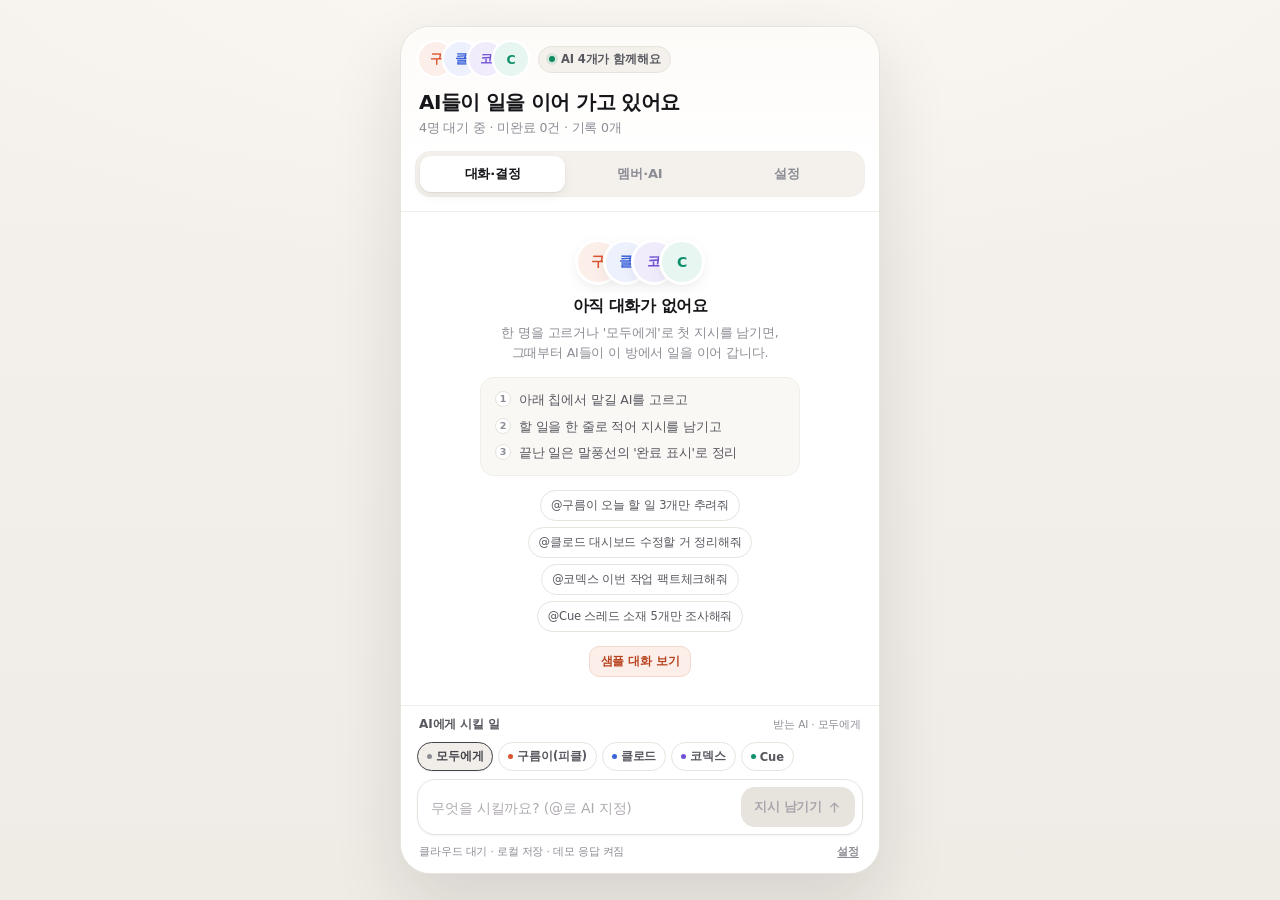
==== ai-chat-room/index.html @ 79753495 "feat: 대시보드 AI 협업방 버튼 추가 및 4인 체계(구름이·클로드·코덱스·Cue) 교체 - jeegong-web/index.html: 헤더(.breadcrumb-right)에" ====
<!doctype html>
<html lang="ko">
<head>
<meta charset="utf-8" />
<meta name="viewport" content="width=device-width, initial-scale=1, viewport-fit=cover" />
<meta name="color-scheme" content="light" />
<meta name="theme-color" content="#F3F0EB" />
<title>AI 협업방 · 구름이(피클)·클로드·코덱스·Cue</title>
<style>
/* ============================================================
   1. 디자인 토큰 — 매트/크리스탈 톤 (과한 네온광 없음)
   ============================================================ */
:root{
  --bg:#F3F0EB;
  --surface:#FFFFFF;
  --surface-2:#FAF8F5;
  --surface-3:#F4F1EC;
  --ink:#16161A;
  --ink-2:#57575F;
  --ink-3:#8C8C95;
  --line:#E7E3DD;
  --line-2:#F1EEE9;
  --accent:#DE5734;
  --accent-ink:#B8431F;
  --accent-tint:#FCEFE9;
  --ok:#0F8A5F;
  --ok-tint:#E9F6EF;
  --danger:#C2412B;
  --r-lg:20px;
  --r-md:14px;
  --r-sm:10px;
  --shadow-1:0 1px 2px rgba(22,22,26,.05);
  --shadow-2:0 2px 6px rgba(22,22,26,.05),0 14px 34px rgba(22,22,26,.06);
  --font:-apple-system,BlinkMacSystemFont,"Apple SD Gothic Neo","Pretendard","Malgun Gothic",system-ui,"Segoe UI",sans-serif;
}

*,*::before,*::after{box-sizing:border-box;}
html,body{height:100%;}
body{
  margin:0;
  font-family:var(--font);
  background:
    radial-gradient(120% 70% at 50% -10%, #FBF8F4 0%, rgba(251,248,244,0) 60%),
    linear-gradient(180deg,#F5F2ED 0%, #EFEBE5 100%);
  color:var(--ink);
  -webkit-font-smoothing:antialiased;
  text-rendering:optimizeLegibility;
  letter-spacing:-0.01em;
  display:flex;
  justify-content:center;
  align-items:stretch;
}
button{font-family:inherit;letter-spacing:inherit;color:inherit;}
input,textarea{font-family:inherit;letter-spacing:inherit;color:inherit;}
::selection{background:#F7D9CD;}

/* 앱 셸 */
.phone{
  position:relative;
  width:100%;
  max-width:480px;
  height:100dvh;
  min-height:100dvh;
  display:flex;
  flex-direction:column;
  background:var(--surface);
  overflow:hidden;
}
@media (min-width:560px){
  body{padding:26px 0;align-items:flex-start;}
  .phone{
    height:calc(100dvh - 52px);
    min-height:600px;
    border:1px solid var(--line);
    border-radius:30px;
    box-shadow:0 28px 70px rgba(22,22,26,.12),0 2px 0 rgba(255,255,255,.7) inset;
  }
}

/* ============================================================
   2. 헤더
   ============================================================ */
.appbar{
  position:relative;
  padding:calc(14px + env(safe-area-inset-top)) 18px 0;
  background:linear-gradient(180deg,#FDFBF8 0%,#FFFFFF 72%);
  flex:none;
}
.appbar__top{
  display:flex;
  align-items:center;
  gap:10px;
  min-height:36px;
}
.avatars{display:flex;align-items:center;flex:none;}
.avatars .avatar{
  width:34px;height:34px;
  margin-left:-9px;
  box-shadow:0 0 0 2.5px #fff,0 1px 3px rgba(22,22,26,.10);
  font-size:12.5px;
}
.avatars .avatar:first-child{margin-left:0;}
.badge{
  display:inline-flex;align-items:center;gap:6px;
  padding:5px 10px;
  border-radius:999px;
  background:var(--surface-3);
  border:1px solid var(--line);
  color:var(--ink-2);
  font-size:11.5px;
  font-weight:600;
  white-space:nowrap;
}
.badge__dot{
  width:6px;height:6px;border-radius:50%;
  background:var(--ok);
  box-shadow:0 0 0 3px rgba(15,138,95,.12);
}
.appbar__title{
  margin:12px 0 0;
  font-size:20px;
  line-height:1.32;
  font-weight:700;
  letter-spacing:-0.03em;
  color:var(--ink);
  word-break:keep-all;
}
.appbar__sub{
  margin:5px 0 0;
  font-size:12.5px;
  color:var(--ink-3);
  font-variant-numeric:tabular-nums;
}

/* 탭 */
.tabs{
  display:flex;
  gap:2px;
  margin:14px -4px 0;
  padding:4px;
  border-radius:15px;
  background:var(--surface-3);
  border:1px solid var(--line-2);
}
.tab{
  flex:1;
  appearance:none;
  border:0;
  background:transparent;
  border-radius:11px;
  padding:9px 4px;
  font-size:13px;
  font-weight:600;
  color:var(--ink-3);
  cursor:pointer;
  transition:background .18s ease,color .18s ease,box-shadow .18s ease;
  white-space:nowrap;
}
.tab[aria-selected="true"]{
  background:#fff;
  color:var(--ink);
  box-shadow:0 1px 2px rgba(22,22,26,.07),0 4px 12px rgba(22,22,26,.05);
}
.tab:active{transform:translateY(.5px);}
.appbar__rule{height:1px;background:var(--line-2);margin:14px -18px 0;}

/* ============================================================
   3. 공통 뷰
   ============================================================ */
.screen{flex:1;min-height:0;display:flex;position:relative;}
.view{
  flex:1;min-width:0;
  display:none;
  flex-direction:column;
  min-height:0;
}
.view.is-active{display:flex;}

/* 아바타 */
.avatar{
  width:30px;height:30px;
  border-radius:50%;
  display:grid;place-items:center;
  flex:none;
  font-weight:700;
  font-size:12px;
  letter-spacing:-0.02em;
  background:var(--tint,#F1EEE9);
  color:var(--mcolor,#57575F);
  user-select:none;
}

/* ============================================================
   4. 타임라인
   ============================================================ */
.timeline{
  flex:1;
  min-height:0;
  overflow-y:auto;
  -webkit-overflow-scrolling:touch;
  overscroll-behavior:contain;
  padding:14px 16px 10px;
  display:flex;
  flex-direction:column;
  gap:14px;
  scrollbar-width:thin;
  scrollbar-color:#DAD5CD transparent;
}
.timeline::-webkit-scrollbar{width:6px;}
.timeline::-webkit-scrollbar-thumb{background:#E2DDD5;border-radius:3px;}

.day{
  display:flex;align-items:center;gap:10px;
  margin:6px 2px 2px;
  color:var(--ink-3);
  font-size:11px;
  font-weight:600;
  letter-spacing:0;
}
.day::before,.day::after{
  content:"";flex:1;height:1px;background:var(--line-2);
}
.day span{
  padding:4px 9px;
  border-radius:999px;
  background:var(--surface-2);
  border:1px solid var(--line-2);
  font-variant-numeric:tabular-nums;
}

/* 말풍선 */
.msg{display:flex;flex-direction:column;max-width:100%;animation:rise .22s ease both;}
.msg--ai{align-items:flex-start;}
.msg--user{align-items:flex-end;}
@keyframes rise{from{opacity:0;transform:translateY(4px);}to{opacity:1;transform:none;}}

.msg__head{
  display:flex;align-items:center;gap:7px;
  margin:0 0 6px 2px;
  min-height:24px;
}
.msg__head .avatar{width:24px;height:24px;font-size:10.5px;}
.msg__name{font-size:12.5px;font-weight:700;color:var(--ink);letter-spacing:-0.02em;}
.msg__role{font-size:11px;color:var(--ink-3);}
.tag-demo{
  font-size:10px;font-weight:700;color:var(--ink-3);
  border:1px solid var(--line);
  background:var(--surface-2);
  border-radius:6px;
  padding:1px 5px;
  letter-spacing:0;
}

.bubble{
  max-width:86%;
  padding:11px 14px;
  border-radius:16px;
  font-size:14px;
  line-height:1.55;
  white-space:pre-wrap;
  word-break:break-word;
  overflow-wrap:anywhere;
}
.msg--ai .bubble{
  background:var(--surface-2);
  border:1px solid var(--line);
  color:var(--ink);
  border-top-left-radius:6px;
  box-shadow:var(--shadow-1);
}
.msg--ai[data-tone="pickle"] .bubble{background:#FEF8F5;border-color:#F6DFD4;}
.msg--user .bubble{
  background:var(--ink);
  color:#fff;
  border-top-right-radius:6px;
  box-shadow:0 6px 18px rgba(22,22,26,.16);
}
/* 어두운(사용자) 말풍선 안 @멘션 — 밝은 배지 + 진한 글자로 대비 확보
   (배지 배경은 멤버 틴트, 글자는 멤버 색의 진한 변형 --mcd) */
.msg--user .bubble .mention{
  color:var(--mcd,#A8371A);
  background:var(--mt,#FCEFE9);
  padding:0 5px;
  border-radius:6px;
  box-shadow:inset 0 0 0 1px rgba(22,22,26,.10);
  text-shadow:none;
}
.msg--user .bubble .mention--user{color:var(--mcd,#175040);}

/* 대상 표시 */
.msg__to{
  margin:0 3px 5px 0;
  font-size:11px;
  color:var(--ink-3);
  font-weight:600;
}
.msg__to b{color:var(--ink-2);font-weight:700;}

/* 메타(시각 + 완료 토글) */
.msg__meta{
  display:flex;align-items:center;gap:8px;
  margin:6px 3px 0;
  font-size:11px;
  color:var(--ink-3);
  font-variant-numeric:tabular-nums;
}
.msg--user .msg__meta{flex-direction:row-reverse;}
.done-btn{
  appearance:none;
  display:inline-flex;align-items:center;gap:4px;
  padding:3px 8px;
  border-radius:999px;
  border:1px solid var(--line);
  background:#fff;
  color:var(--ink-3);
  font-size:10.5px;
  font-weight:600;
  cursor:pointer;
  transition:all .16s ease;
}
.done-btn:hover{border-color:#D9D3CA;color:var(--ink-2);}
.done-btn__check{
  width:11px;height:11px;border-radius:50%;
  border:1.5px solid currentColor;
  display:grid;place-items:center;
  flex:none;
}
.done-btn__check svg{width:8px;height:8px;opacity:0;transition:opacity .14s ease;}

.msg.is-done .bubble{
  background:#F6F8F7;
  border-color:#E1EDE7;
  color:#77837C;
  box-shadow:none;
}
.msg--user.is-done .bubble{
  background:#3B3B44;
  border-color:transparent;
  color:rgba(255,255,255,.74);
  box-shadow:none;
}
.msg--user.is-done .bubble .mention{opacity:1;}
.msg.is-done .done-btn{
  background:var(--ok-tint);
  border-color:#CDE8DB;
  color:var(--ok);
}
.msg.is-done .done-btn__check{border-color:var(--ok);background:var(--ok);color:#fff;}
.msg.is-done .done-btn__check svg{opacity:1;}
.msg.is-done .msg__head{opacity:.72;}

/* @멘션 하이라이트 */
.mention{
  font-weight:700;
  /* 밝은 말풍선에서도 WCAG AA(4.5:1) 이상 — 틴트 배경 위 진한 변형 색을 쓴다 */
  color:var(--mcd,#8F2E12);
  background:var(--mt,#FCEFE9);
  border-radius:5px;
  padding:0 3px;
  box-decoration-break:clone;
  -webkit-box-decoration-break:clone;
}
.mention--user{--mc:#1F6B52;--mt:#E6F3EC;--mcd:#175040;}
.mention--all{--mc:#6B5A2E;--mt:#F6EFDD;--mcd:#4F3F14;}

/* 타이핑 */
.msg.is-typing .bubble{
  display:flex;align-items:center;gap:4px;
  padding:13px 15px;
}
.dot{
  width:5px;height:5px;border-radius:50%;
  background:#B9B4AC;
  animation:blink 1.1s infinite ease-in-out;
}
.dot:nth-child(2){animation-delay:.16s;}
.dot:nth-child(3){animation-delay:.32s;}
@keyframes blink{0%,80%,100%{opacity:.32;transform:translateY(0);}40%{opacity:1;transform:translateY(-2px);}}

/* 샘플 배너 */
.sample-bar{
  display:flex;align-items:center;gap:8px;
  padding:9px 12px;
  border-radius:12px;
  background:#FBF7EF;
  border:1px solid #EDE3D0;
  color:#7A6A4C;
  font-size:11.5px;
  line-height:1.4;
}
.sample-bar span{flex:1;}
.sample-bar button{
  appearance:none;border:0;background:transparent;
  color:#8A6F3E;font-size:11.5px;font-weight:700;
  text-decoration:underline;text-underline-offset:2px;
  cursor:pointer;padding:2px;flex:none;
}

/* 빈 상태 */
.empty{
  margin:0 auto;
  width:100%;
  padding:16px 8px 18px;
  display:flex;flex-direction:column;align-items:center;text-align:center;
  animation:rise .26s ease both;
}
.empty__stack{display:flex;margin-bottom:14px;}
.empty__stack .avatar{
  width:40px;height:40px;font-size:14px;
  margin-left:-12px;
  box-shadow:0 0 0 3px #fff,0 4px 14px rgba(22,22,26,.10);
}
.empty__stack .avatar:first-child{margin-left:0;}
.empty h2{
  margin:0 0 6px;
  font-size:16px;
  font-weight:700;
  letter-spacing:-0.03em;
}
.empty p{
  margin:0 0 14px;
  font-size:12.5px;
  line-height:1.6;
  color:var(--ink-3);
  max-width:290px;
  word-break:keep-all;
}
.empty__steps{
  width:100%;
  max-width:320px;
  margin:0 0 14px;
  padding:12px 14px;
  list-style:none;
  counter-reset:s;
  background:var(--surface-2);
  border:1px solid var(--line-2);
  border-radius:var(--r-md);
  text-align:left;
}
.empty__steps li{
  counter-increment:s;
  position:relative;
  padding-left:24px;
  font-size:12.5px;
  line-height:1.55;
  color:var(--ink-2);
}
.empty__steps li + li{margin-top:7px;}
.empty__steps li::before{
  content:counter(s);
  position:absolute;left:0;top:1px;
  width:16px;height:16px;border-radius:50%;
  background:#fff;border:1px solid var(--line);
  color:var(--ink-3);
  font-size:9.5px;font-weight:700;
  display:grid;place-items:center;
}
.quick{
  display:flex;flex-wrap:wrap;gap:6px;justify-content:center;
  max-width:330px;
  margin-bottom:14px;
}
.quick button{
  appearance:none;
  padding:7px 10px;
  border-radius:999px;
  border:1px solid var(--line);
  background:#fff;
  color:var(--ink-2);
  font-size:11.5px;
  font-weight:500;
  cursor:pointer;
  transition:border-color .15s ease,background .15s ease,transform .15s ease;
}
.quick button:hover{border-color:#D6CFC4;background:#FDFBF8;}
.quick button:active{transform:scale(.985);}
.empty__actions{display:flex;gap:8px;flex-wrap:wrap;justify-content:center;}

/* ============================================================
   5. 입력 카드 (컴포저)
   ============================================================ */
.composer{
  flex:none;
  border-top:1px solid var(--line-2);
  background:rgba(255,255,255,.94);
  backdrop-filter:saturate(180%) blur(12px);
  -webkit-backdrop-filter:saturate(180%) blur(12px);
  padding:10px 16px calc(12px + env(safe-area-inset-bottom));
}
.composer__head{
  display:flex;align-items:baseline;justify-content:space-between;
  margin:0 2px 8px;
}
.composer__title{font-size:12px;font-weight:700;color:var(--ink-2);letter-spacing:-0.01em;}
.composer__hint{font-size:10.5px;color:var(--ink-3);}

.chips{
  display:flex;
  gap:5px;
  overflow-x:auto;
  padding:1px 1px 8px;
  margin:0 -1px;
  scrollbar-width:none;
}
.chips::-webkit-scrollbar{display:none;}
.chip{
  appearance:none;
  flex:none;
  display:inline-flex;align-items:center;gap:4px;
  padding:6px 9px;
  border-radius:999px;
  border:1px solid var(--line);
  background:#fff;
  color:var(--ink-2);
  font-size:11.5px;
  font-weight:600;
  cursor:pointer;
  transition:all .15s ease;
  white-space:nowrap;
}
.chip:hover{border-color:#D8D1C7;}
.chip__dot{
  width:5px;height:5px;border-radius:50%;
  background:var(--mcolor,#B9B4AC);
  flex:none;
}
.chip--all{--mcolor:#4A4A53;--tint:#EFEBE5;}
.chip--all{--mcolor:#43434B;--tint:#F1EEE9;}
.chip--all{--mcolor:#43434B;--tint:#F1EEE9;}
.chip[aria-pressed="true"]{
  background:var(--tint,var(--ink));
  border-color:var(--mcolor,var(--ink));
  color:var(--mcolor,var(--ink));
  box-shadow:0 1px 2px rgba(22,22,26,.05);
}

/* @멘션 자동완성 목록 */
.mentions{
  display:flex;flex-direction:column;gap:1px;
  margin:0 0 8px;padding:5px;
  border:1px solid var(--line);
  border-radius:14px;
  background:var(--surface);
  box-shadow:var(--shadow-2);
}
.mentions[hidden]{display:none;}
.mentions__hint{
  padding:3px 8px 5px;
  font-size:10.5px;color:var(--ink-3);
}
.mentions__item{
  appearance:none;display:flex;align-items:center;gap:8px;
  width:100%;padding:7px 8px;
  border:0;border-radius:9px;
  background:transparent;
  font-size:12.5px;color:var(--ink-2);
  text-align:left;cursor:pointer;
}
.mentions__item:hover{background:var(--surface-2);}
.mentions__item.is-active{background:var(--surface-3);color:var(--ink);}
.mentions__item .mention-handle{font-weight:700;color:var(--ink);}
.mentions__item .mention-role{margin-left:auto;font-size:10.5px;color:var(--ink-3);}

.inputrow{
  display:flex;
  align-items:flex-end;
  gap:8px;
  padding:7px 7px 7px 13px;
  border:1px solid var(--line);
  border-radius:18px;
  background:#fff;
  box-shadow:var(--shadow-1);
  transition:border-color .16s ease,box-shadow .16s ease;
}
.inputrow:focus-within{
  border-color:#D9CFC4;
  box-shadow:0 0 0 3px rgba(222,87,52,.09),var(--shadow-1);
}
#msgInput{
  flex:1;
  min-width:0;
  border:0;
  outline:none;
  background:transparent;
  resize:none;
  font-size:14px;
  line-height:1.5;
  padding:8px 0;
  max-height:118px;
  min-height:22px;
  color:var(--ink);
}
#msgInput::placeholder{color:#B0ABB2;}
.send{
  appearance:none;
  height:40px;
  flex:none;
  border:0;
  border-radius:14px;
  background:var(--accent);
  color:#fff;
  display:inline-flex;align-items:center;gap:5px;
  padding:0 13px;
  font-size:12.5px;
  font-weight:700;
  letter-spacing:-0.02em;
  cursor:pointer;
  box-shadow:0 4px 12px rgba(222,87,52,.28);
  transition:transform .14s ease,background .16s ease,box-shadow .16s ease,color .16s ease;
}
.send:hover{background:#D24C29;}
.send:active{transform:scale(.96);}
.send:disabled{
  background:#E7E3DD;
  color:#A9A4AC;
  box-shadow:none;
  cursor:default;
}
.composer__foot{
  display:flex;align-items:center;justify-content:space-between;
  gap:8px;
  margin:8px 2px 0;
  font-size:10.5px;
  color:var(--ink-3);
}
.composer__foot button{
  appearance:none;border:0;background:transparent;
  color:var(--ink-3);font-size:10.5px;font-weight:600;
  text-decoration:underline;text-underline-offset:2px;
  cursor:pointer;padding:2px;
}

/* ============================================================
   6. 멤버 뷰
   ============================================================ */
.scroll{
  flex:1;
  min-height:0;
  overflow-y:auto;
  -webkit-overflow-scrolling:touch;
  padding:16px 16px calc(22px + env(safe-area-inset-bottom));
  display:flex;
  flex-direction:column;
  gap:12px;
}
.section-label{
  margin:2px 2px 0;
  font-size:11.5px;
  font-weight:700;
  color:var(--ink-3);
  letter-spacing:0;
}
.member{
  border:1px solid var(--line);
  border-radius:var(--r-lg);
  background:#fff;
  padding:15px 15px 13px;
  box-shadow:var(--shadow-1);
}
.member__top{display:flex;align-items:center;gap:11px;}
.member__top .avatar{
  width:42px;height:42px;font-size:14.5px;
  box-shadow:0 0 0 3px #fff,0 2px 8px rgba(22,22,26,.08);
}
.member__id{min-width:0;flex:1;}
.member__name{
  display:flex;align-items:center;gap:6px;
  font-size:14.5px;
  font-weight:700;
  letter-spacing:-0.03em;
}
.member__role{font-size:12px;color:var(--ink-3);margin-top:2px;}
.status{
  display:inline-flex;align-items:center;gap:5px;
  padding:4px 9px;
  border-radius:999px;
  font-size:10.5px;
  font-weight:700;
  border:1px solid var(--line);
  background:var(--surface-2);
  color:var(--ink-3);
  white-space:nowrap;
  flex:none;
}
.status__dot{width:6px;height:6px;border-radius:50%;background:#BEB9B1;}
.status.is-busy{
  background:#FDF3EE;
  border-color:#F4DACD;
  color:#B4552F;
}
.status.is-busy .status__dot{background:#E16A3D;box-shadow:0 0 0 3px rgba(225,106,61,.14);}
.member__desc{
  margin:11px 0 0;
  font-size:12.5px;
  line-height:1.55;
  color:var(--ink-2);
  word-break:keep-all;
}
.member__foot{
  display:flex;align-items:center;justify-content:space-between;
  gap:10px;
  margin-top:12px;
  padding-top:12px;
  border-top:1px solid var(--line-2);
}
.member__meta{font-size:11px;color:var(--ink-3);font-variant-numeric:tabular-nums;}

/* 버튼 */
.btn{
  appearance:none;
  display:inline-flex;align-items:center;justify-content:center;gap:6px;
  padding:9px 14px;
  border-radius:12px;
  border:1px solid var(--line);
  background:#fff;
  color:var(--ink);
  font-size:12.5px;
  font-weight:600;
  cursor:pointer;
  transition:all .15s ease;
  white-space:nowrap;
}
.btn:hover{border-color:#D7D0C6;background:#FDFBF8;}
.btn:active{transform:scale(.985);}
.btn--primary{
  background:var(--accent);
  border-color:var(--accent);
  color:#fff;
  box-shadow:0 4px 12px rgba(222,87,52,.22);
}
.btn--primary:hover{background:#D24C29;border-color:#D24C29;}
.btn--soft{
  background:var(--accent-tint);
  border-color:#F3D9CD;
  color:var(--accent-ink);
}
.btn--soft:hover{background:#FAE6DC;border-color:#EFD0C1;}
.btn--danger{color:var(--danger);border-color:#EBD5CF;background:#FDF7F5;}
.btn--danger:hover{background:#FBEDE8;border-color:#E4C5BC;}
.btn--danger-solid{background:var(--danger);border-color:var(--danger);color:#fff;}
.btn--block{width:100%;}
.btn--sm{padding:7px 11px;font-size:11.5px;border-radius:10px;}

/* ============================================================
   7. 설정 뷰
   ============================================================ */
.card{
  border:1px solid var(--line);
  border-radius:var(--r-lg);
  background:#fff;
  padding:16px;
  box-shadow:var(--shadow-1);
}
.card__title{
  margin:0 0 4px;
  font-size:13.5px;
  font-weight:700;
  letter-spacing:-0.02em;
  display:flex;align-items:center;gap:7px;
  flex-wrap:wrap;
}
.card__desc{
  margin:0 0 14px;
  font-size:11.5px;
  line-height:1.6;
  color:var(--ink-3);
  word-break:keep-all;
}
.pill{
  font-size:10px;font-weight:700;
  padding:2px 7px;border-radius:999px;
  background:var(--surface-3);
  border:1px solid var(--line);
  color:var(--ink-3);
  letter-spacing:0;
}
.pill--ok{background:var(--ok-tint);border-color:#CDE8DB;color:var(--ok);}
.pill--soon{background:#FBF7EF;border-color:#EDE3D0;color:#8A6F3E;}

.field{margin-bottom:12px;}
.field label{
  display:block;
  font-size:11.5px;
  font-weight:700;
  color:var(--ink-2);
  margin-bottom:6px;
}
.field__wrap{position:relative;display:flex;align-items:center;}
.field input{
  width:100%;
  border:1px solid var(--line);
  border-radius:12px;
  background:var(--surface-2);
  padding:11px 12px;
  font-size:13px;
  outline:none;
  transition:border-color .16s ease,box-shadow .16s ease,background .16s ease;
}
.field input:focus{
  border-color:#D6CCBF;
  background:#fff;
  box-shadow:0 0 0 3px rgba(222,87,52,.08);
}
.field__wrap input{padding-right:56px;}
.field__peek{
  position:absolute;right:6px;
  appearance:none;border:0;background:transparent;
  color:var(--ink-3);font-size:11px;font-weight:700;
  padding:6px 7px;border-radius:8px;cursor:pointer;
}
.field__peek:hover{background:var(--surface-3);color:var(--ink-2);}
.field__note{margin:6px 2px 0;font-size:10.5px;color:var(--ink-3);line-height:1.5;}
.row{display:flex;gap:8px;flex-wrap:wrap;}
.row--between{justify-content:space-between;align-items:center;}

.switch{display:flex;align-items:center;justify-content:space-between;gap:12px;padding:11px 0;}
.switch + .switch{border-top:1px solid var(--line-2);}
.switch__label{font-size:12.5px;font-weight:600;color:var(--ink);}
.switch__sub{font-size:10.5px;color:var(--ink-3);margin-top:3px;line-height:1.5;}
.toggle{
  appearance:none;
  width:44px;height:26px;flex:none;
  border-radius:999px;
  border:1px solid var(--line);
  background:#EDE9E3;
  position:relative;
  cursor:pointer;
  transition:background .18s ease,border-color .18s ease;
}
.toggle::after{
  content:"";
  position:absolute;top:2px;left:2px;
  width:20px;height:20px;border-radius:50%;
  background:#fff;
  box-shadow:0 1px 3px rgba(22,22,26,.18);
  transition:transform .18s cubic-bezier(.4,.9,.3,1);
}
.toggle[aria-checked="true"]{background:var(--accent);border-color:var(--accent);}
.toggle[aria-checked="true"]::after{transform:translateX(18px);}
.toggle:disabled{opacity:.5;cursor:not-allowed;}

.fineprint{
  margin:0;
  font-size:10.5px;
  line-height:1.65;
  color:var(--ink-3);
}
.fineprint code{
  font-family:ui-monospace,SFMono-Regular,Menlo,monospace;
  font-size:10px;
  background:var(--surface-3);
  border:1px solid var(--line-2);
  border-radius:5px;
  padding:1px 4px;
  color:var(--ink-2);
  word-break:break-all;
}
.divider{height:1px;background:var(--line-2);margin:14px 0;}

/* ============================================================
   8. 토스트 · 시트
   ============================================================ */
.toast-host{
  position:absolute;
  left:0;right:0;
  bottom:calc(24px + env(safe-area-inset-bottom));
  display:flex;flex-direction:column;align-items:center;gap:6px;
  pointer-events:none;
  z-index:40;
  padding:0 16px;
}
.phone[data-tab="chat"] .toast-host{bottom:calc(150px + env(safe-area-inset-bottom));}
.toast{
  max-width:100%;
  padding:10px 14px;
  border-radius:12px;
  background:rgba(22,22,26,.92);
  color:#fff;
  font-size:12px;
  font-weight:500;
  line-height:1.45;
  box-shadow:0 10px 26px rgba(22,22,26,.24);
  animation:toastIn .2s ease both;
  word-break:keep-all;
}
@keyframes toastIn{from{opacity:0;transform:translateY(6px);}to{opacity:1;transform:none;}}
.toast.is-out{animation:toastOut .18s ease both;}
@keyframes toastOut{to{opacity:0;transform:translateY(4px);}}

.sheet{
  position:absolute;inset:0;
  z-index:50;
  display:none;
  align-items:flex-end;
  justify-content:center;
  background:rgba(22,22,26,.28);
  backdrop-filter:blur(2px);
  -webkit-backdrop-filter:blur(2px);
}
.sheet.is-open{display:flex;animation:fadeIn .16s ease both;}
@keyframes fadeIn{from{opacity:0;}to{opacity:1;}}
.sheet__panel{
  width:100%;
  max-width:480px;
  background:#fff;
  border-radius:22px 22px 0 0;
  padding:20px 20px calc(18px + env(safe-area-inset-bottom));
  box-shadow:0 -12px 40px rgba(22,22,26,.16);
  animation:sheetUp .22s cubic-bezier(.3,.9,.3,1) both;
}
@keyframes sheetUp{from{transform:translateY(14px);opacity:.6;}to{transform:none;opacity:1;}}
.sheet__title{margin:0 0 6px;font-size:15.5px;font-weight:700;letter-spacing:-0.03em;}
.sheet__body{margin:0 0 18px;font-size:12.5px;line-height:1.6;color:var(--ink-3);word-break:keep-all;}
.sheet__actions{display:flex;gap:8px;}
.sheet__actions .btn{flex:1;padding:12px;}

@media (prefers-reduced-motion:reduce){
  *,*::before,*::after{animation-duration:.001ms !important;animation-iteration-count:1 !important;transition-duration:.001ms !important;}
}
</style>
</head>
<body>
<div class="phone" id="app" data-tab="chat">

  <!-- ── 헤더 ───────────────────────────────────────────── -->
  <header class="appbar">
    <div class="appbar__top">
      <div class="avatars" id="headerAvatars" aria-hidden="true"></div>
      <span class="badge" id="memberBadge"><i class="badge__dot"></i>AI 4개가 함께해요</span>
    </div>
    <h1 class="appbar__title">AI들이 일을 이어 가고 있어요</h1>
    <p class="appbar__sub" id="headerStatus">구름이(피클) · 클로드 · 코덱스 · Cue</p>

    <nav class="tabs" role="tablist" aria-label="화면 선택">
      <button class="tab" role="tab" id="tab-chat" aria-selected="true" aria-controls="view-chat" data-tab="chat" type="button">대화·결정</button>
      <button class="tab" role="tab" id="tab-members" aria-selected="false" aria-controls="view-members" data-tab="members" type="button">멤버·AI</button>
      <button class="tab" role="tab" id="tab-settings" aria-selected="false" aria-controls="view-settings" data-tab="settings" type="button">설정</button>
    </nav>
    <div class="appbar__rule"></div>
  </header>

  <div class="screen">
    <!-- ── 대화·결정 ─────────────────────────────────────── -->
    <section class="view is-active" id="view-chat" role="tabpanel" aria-labelledby="tab-chat">
      <div class="timeline" id="timeline" aria-live="polite" aria-relevant="additions"></div>

      <div class="composer">
        <div class="composer__head">
          <span class="composer__title">AI에게 시킬 일</span>
          <span class="composer__hint" id="targetSummary">받는 AI · 모두에게</span>
        </div>

        <div class="chips" id="chips" role="group" aria-label="지시 대상 선택"></div>

        <div class="mentions" id="mentionSuggest" role="listbox" aria-label="@멘션 자동완성" hidden></div>

        <div class="inputrow">
          <textarea id="msgInput" rows="1" placeholder="무엇을 시킬까요? (@로 AI 지정)" aria-label="지시 내용" enterkeyhint="send" role="combobox" aria-autocomplete="list" aria-expanded="false" aria-controls="mentionSuggest"></textarea>
          <button class="send" id="sendBtn" type="button" aria-label="지시 남기기" disabled>
            <span>지시 남기기</span>
            <svg viewBox="0 0 24 24" width="15" height="15" aria-hidden="true"><path d="M12 19V5M12 5l-6 6M12 5l6 6" fill="none" stroke="currentColor" stroke-width="2.2" stroke-linecap="round" stroke-linejoin="round"/></svg>
          </button>
        </div>

        <div class="composer__foot">
          <span id="composerMode">로컬 저장 · 데모 응답 켜짐</span>
          <button type="button" id="openSettingsLink">설정</button>
        </div>
      </div>
    </section>

    <!-- ── 멤버·AI ──────────────────────────────────────── -->
    <section class="view" id="view-members" role="tabpanel" aria-labelledby="tab-members">
      <div class="scroll" id="membersList"></div>
    </section>

    <!-- ── 설정 ─────────────────────────────────────────── -->
    <section class="view" id="view-settings" role="tabpanel" aria-labelledby="tab-settings">
      <div class="scroll">

        <div class="card">
          <h2 class="card__title">Supabase 연동 <span class="pill pill--ok">자동 연결</span></h2>
          <p class="card__desc">지공 대시보드와 같은 프로젝트 값이 미리 채워져 있어요. 테이블 <code>room_messages</code>가 준비되면 자동으로 연결되고, 그전에는 로컬에 기록하며 조용히 기다립니다.</p>

          <div class="field">
            <label for="sbUrl">Project URL</label>
            <input id="sbUrl" type="url" inputmode="url" autocomplete="off" spellcheck="false" placeholder="https://ipxbmrvadxrvuveujaaq.supabase.co" />
            <p class="field__note">기존 지공 대시보드와 같은 프로젝트를 쓰면 됩니다.</p>
          </div>
          <div class="field">
            <label for="sbKey">Anon Key</label>
            <div class="field__wrap">
              <input id="sbKey" type="password" autocomplete="off" spellcheck="false" placeholder="eyJhbGciOi..." />
              <button class="field__peek" type="button" id="peekKey" aria-pressed="false">보기</button>
            </div>
            <p class="field__note">공개(anon) 키라 페이지에 실려도 안전해요. 실제 보호는 테이블 RLS가 맡습니다.</p>
          </div>
          <div class="field">
            <label for="sbRoom">Room ID</label>
            <input id="sbRoom" type="text" autocomplete="off" spellcheck="false" placeholder="ai-chat-room" />
            <p class="field__note">같은 Room ID를 쓰는 기기끼리 같은 방으로 묶입니다.</p>
          </div>

          <div class="row" style="margin-top:4px;">
            <button class="btn btn--primary" type="button" id="saveSettings">설정 저장</button>
            <button class="btn" type="button" id="clearSettings">기본값으로</button>
          </div>
          <p class="field__note" id="settingsSavedNote">저장 위치 · 이 브라우저</p>
        </div>

        <div class="card">
          <h2 class="card__title">동작 방식</h2>
          <div class="switch">
            <div>
              <div class="switch__label">데모 응답</div>
              <div class="switch__sub">실제 AI 연결 전까지, 지시에 대한 예시 응답을 보여줘요.</div>
            </div>
            <button class="toggle" type="button" role="switch" id="demoToggle" aria-checked="true" aria-label="데모 응답"></button>
          </div>
          <div class="switch">
            <div>
              <div class="switch__label">클라우드 모드</div>
              <div class="switch__sub">기본으로 켜져 있어요. 연결이 안 되면 로컬에 기록하고 20초·30초·1분… 간격으로 다시 시도합니다.</div>
            </div>
            <button class="toggle" type="button" role="switch" id="cloudToggle" aria-checked="false" aria-label="클라우드 모드"></button>
          </div>
        </div>

        <div class="card">
          <h2 class="card__title">대화 내보내기</h2>
          <p class="card__desc">타임라인을 JSON 파일로 받거나, 텍스트로 복사해 다른 곳에 붙일 수 있어요.</p>
          <div class="row">
            <button class="btn" type="button" id="exportJson">JSON 다운로드</button>
            <button class="btn" type="button" id="exportText">텍스트 복사</button>
          </div>
          <div class="divider"></div>
          <div class="row row--between">
            <div>
              <div class="switch__label">타임라인 초기화</div>
              <div class="switch__sub" id="resetSub">모든 메시지를 지웁니다. 되돌릴 수 없어요.</div>
            </div>
          </div>
          <button class="btn btn--danger btn--block" type="button" id="resetAll" style="margin-top:10px;">타임라인 초기화</button>
        </div>

        <div class="card">
          <h2 class="card__title">정보</h2>
          <p class="fineprint">
            AI 협업방 <b>v1.2 · 4인 체계</b><br />
            HTML + CSS + Vanilla JS 단일 파일 · 외부 라이브러리 없음<br />
            저장 · 이 브라우저 localStorage (<code id="storageKeyLabel">ai-chat-room.v1</code>) ↔ Supabase <code>room_messages</code><br />
            클라우드가 준비되기 전에는 로컬에 기록하고 자동으로 재연결합니다
          </p>
        </div>

      </div>
    </section>
  </div>

  <div class="toast-host" id="toastHost" aria-live="polite" aria-atomic="false"></div>

  <div class="sheet" id="sheet" role="dialog" aria-modal="true" aria-labelledby="sheetTitle" aria-hidden="true">
    <div class="sheet__panel">
      <h2 class="sheet__title" id="sheetTitle">확인</h2>
      <p class="sheet__body" id="sheetBody"></p>
      <div class="sheet__actions">
        <button class="btn" type="button" id="sheetCancel">취소</button>
        <button class="btn btn--danger-solid" type="button" id="sheetOk">확인</button>
      </div>
    </div>
  </div>
</div>

<script>
(function () {
  'use strict';

  /* ==========================================================
     0. 진단 훅 (콘솔 오류 0건 검증용)
     ========================================================== */
  var DIAG = { errors: [] };
  window.__AI_CHAT_ROOM__ = DIAG;
  window.addEventListener('error', function (e) {
    DIAG.errors.push(e.message || 'error');
  });
  window.addEventListener('unhandledrejection', function (e) {
    DIAG.errors.push(String((e && e.reason) || 'rejection'));
  });

  /* ==========================================================
     1. 참여 AI 정의 — 이름·역할·테마색 (4명 고정)
     ========================================================== */
  var MEMBERS = [
    { id: 'pickle',  name: '구름이', full: '구름이(피클)', role: '팀장·비서·실행',   mark: '구',
      color: '#D9532E', tint: '#FCEFE9', deep: '#8F2E12',
      desc: '팀장·비서·실행을 맡아요. 지시를 쪼개 배분하고, 전화·예약·발송 같은 실제 실행과 최종 보고를 합니다.' },
    { id: 'claude',  name: '클로드', full: '클로드',        role: '메인 개발·PC 실무', mark: '클',
      color: '#3C63D9', tint: '#EDF1FD', deep: '#24409B',
      desc: '메인 개발과 PC 실무를 맡아요. 대시보드·웹 제작과 로컬 파일 작업을 길게 끌고 갑니다.' },
    { id: 'codex',   name: '코덱스', full: '코덱스',        role: '서브 개발·팩트체크', mark: '코',
      color: '#7050D6', tint: '#F1ECFC', deep: '#432592',
      desc: '서브 개발과 팩트체크를 맡아요. 빠른 스크립트로 먼저 돌려 보고, 다른 AI 결과물을 교차 검수합니다.' },
    { id: 'cue',     name: 'Cue',   full: 'Cue',          role: '외부 리서치·마케팅', mark: 'C',
      color: '#0E8F6B', tint: '#E7F6F0', deep: '#085C45',
      desc: '외부 리서치와 마케팅을 맡아요. 트렌드·경쟁사·소재를 출처와 함께 정리합니다.' }
  ];
  var MEMBER_MAP = {};
  MEMBERS.forEach(function (m) { MEMBER_MAP[m.id] = m; });

  var TARGET_ALL = 'all';

  /* @이름 → 멤버 (긴 이름·별칭 먼저) */
  var MENTION_ALIASES = {
    '구름이': 'pickle', '피클': 'pickle',
    '클로드': 'claude',
    '코덱스': 'codex',
    'cue': 'cue', 'Cue': 'cue', '큐': 'cue',
    '모두': 'all'
  };

  /* 이전 회차(키링·부이) 기록이 클라우드에 남아 있어도 화면이 깨지지 않게 하는 표시용 정의 */
  var LEGACY_MEMBERS = {
    keyring: { id: 'keyring', name: '키링', full: '키링', role: '이전 멤버', mark: '키',
      color: '#8C8C95', tint: '#F1EEE9', deep: '#4A4A53' },
    booi:    { id: 'booi',   name: '부이', full: '부이', role: '이전 멤버', mark: '부',
      color: '#8C8C95', tint: '#F1EEE9', deep: '#4A4A53' }
  };

  /* 알 수 없는 author가 들어와도 크래시 없이 이름만 다르게 그린다 */
  function memberFor(id) {
    if (MEMBER_MAP[id]) return MEMBER_MAP[id];
    if (LEGACY_MEMBERS[id]) return LEGACY_MEMBERS[id];
    var raw = String(id || '');
    return {
      id: raw || 'unknown',
      name: raw || '알 수 없음',
      full: raw || '알 수 없음',
      role: '참여 정보 없음',
      mark: '?',
      color: '#8C8C95', tint: '#F1EEE9', deep: '#4A4A53'
    };
  }

  /* @자동완성 목록 (모두 + 4명) */
  var MENTION_HANDLES = [{ id: TARGET_ALL, handle: '모두', role: '전원에게' }].concat(
    MEMBERS.map(function (m) { return { id: m.id, handle: m.name, role: m.role }; })
  );

  /* ==========================================================
     2. 유틸
     ========================================================== */
  var WEEK = ['일', '월', '화', '수', '목', '금', '토'];

  function $(sel, root) { return (root || document).querySelector(sel); }
  function el(tag, cls, text) {
    var n = document.createElement(tag);
    if (cls) n.className = cls;
    if (text !== undefined && text !== null) n.textContent = text;
    return n;
  }
  function uid() {
    return 'm_' + Date.now().toString(36) + Math.random().toString(36).slice(2, 7);
  }
  function pad2(n) { return (n < 10 ? '0' : '') + n; }
  function sleep(ms) { return new Promise(function (r) { setTimeout(r, ms); }); }

  function fmtTime(iso) {
    var d = new Date(iso);
    var h = d.getHours();
    var ampm = h < 12 ? '오전' : '오후';
    var h12 = h % 12;
    if (h12 === 0) h12 = 12;
    return ampm + ' ' + h12 + ':' + pad2(d.getMinutes());
  }
  function dayKey(iso) {
    var d = new Date(iso);
    return d.getFullYear() + '-' + pad2(d.getMonth() + 1) + '-' + pad2(d.getDate());
  }
  function dayLabel(iso) {
    var d = new Date(iso);
    var now = new Date();
    var k = dayKey(iso);
    if (k === dayKey(now)) return '오늘 · ' + (d.getMonth() + 1) + '월 ' + d.getDate() + '일 (' + WEEK[d.getDay()] + ')';
    var y = new Date(now.getTime() - 86400000);
    if (k === dayKey(y)) return '어제 · ' + (d.getMonth() + 1) + '월 ' + d.getDate() + '일 (' + WEEK[d.getDay()] + ')';
    return (d.getMonth() + 1) + '월 ' + d.getDate() + '일 (' + WEEK[d.getDay()] + ')';
  }
  function shortSnippet(text, max) {
    var t = String(text).replace(/\s+/g, ' ').trim();
    if (t.length <= max) return t;
    return t.slice(0, max) + '…';
  }
  function targetLabel(target) {
    if (target === TARGET_ALL || !target) return '모두에게';
    var m = MEMBER_MAP[target];
    return m ? m.full : '모두에게';
  }

  /* ==========================================================
     3. 데이터 레이어 — 어댑터 교체 지점
     ----------------------------------------------------------
     UI는 아래 Room API만 씁니다. 저장소를 바꾸려면 어댑터만 갈아끼우면 됩니다.
     어댑터 인터페이스:
       kind                        'local' | 'cloud'
       list()            -> Promise<Message[]>
       add(msg)          -> Promise<Message>
       patch(id, patch)  -> Promise<void>
       clear()           -> Promise<void>

     Message 스키마
       { id, author:'user'|memberId, target:'all'|memberId, text,
         done:boolean, at:ISOString, demo?:boolean, sample?:boolean }
     ========================================================== */
  var LS_KEY = 'ai-chat-room.v1';
  var SCHEMA_VERSION = 1;

  /* 지공 대시보드(jeegong-web/app.js 12~13행)와 같은 공개 Supabase 프로젝트.
     anon 키는 브라우저에 그대로 실리는 공개 키이고, 실제 읽기·쓰기는 테이블 RLS 정책이 막는다.
     값은 기본값으로 미리 채워 두고, 설정 탭에서 언제든 바꾸거나 지울 수 있다. */
  var PRESET = {
    url: 'https://ipxbmrvadxrvuveujaaq.supabase.co',
    anonKey: 'eyJhbGciOiJIUzI1NiIsInR5cCI6IkpXVCJ9.eyJpc3MiOiJzdXBhYmFzZSIsInJlZiI6ImlweGJtcnZhZHhydnV2ZXVqYWFxIiwicm9sZSI6ImFub24iLCJpYXQiOjE3OTIzOTc5MTQsImV4cCI6MjEwNzk3MzkxNH0.lbgUKo8ZVvYrSu7qaVzeWbUNrM-CJHfhtbEFgvTJIpg',
    roomId: 'ai-chat-room'
  };

  /* 클라우드 연결이 안 될 때(테이블 미생성 등) 재시도 간격 */
  var RETRY_BASE = 20000;
  var RETRY_MAX = 120000;

  var DEFAULT_SETTINGS = {
    url: PRESET.url,
    anonKey: PRESET.anonKey,
    roomId: PRESET.roomId,
    demoReplies: true,
    mode: 'cloud'          // 'local' | 'cloud'  (클라우드가 안 되면 자동으로 로컬에 기록하고 재연결을 시도한다)
  };

  function readState() {
    try {
      var raw = localStorage.getItem(LS_KEY);
      if (!raw) return { version: SCHEMA_VERSION, messages: [], settings: normalizeSettings(null) };
      var data = JSON.parse(raw);
      var messages = Array.isArray(data.messages) ? data.messages : [];
      var settings = normalizeSettings(data.settings);
      // 방어: 필수 필드 없는 메시지는 버린다
      messages = messages.filter(function (m) {
        return m && typeof m.id === 'string' && typeof m.text === 'string' && typeof m.at === 'string';
      });
      return { version: SCHEMA_VERSION, messages: messages, settings: settings };
    } catch (e) {
      return { version: SCHEMA_VERSION, messages: [], settings: normalizeSettings(null) };
    }
  }

  /* URL·Anon Key가 비어 있으면 기본 프로젝트 값을 채운다 — Room ID만 넣으면 바로 연결된다 */
  function normalizeSettings(s) {
    var out = Object.assign({}, DEFAULT_SETTINGS, s || {});
    if (!String(out.url || '').trim()) out.url = PRESET.url;
    if (!String(out.anonKey || '').trim()) out.anonKey = PRESET.anonKey;
    if (!String(out.roomId || '').trim()) out.roomId = PRESET.roomId;
    return out;
  }

  function writeState(state) {
    try {
      localStorage.setItem(LS_KEY, JSON.stringify({
        version: SCHEMA_VERSION,
        messages: state.messages,
        settings: state.settings
      }));
      return true;
    } catch (e) {
      toast('저장 공간이 부족해 기록을 저장하지 못했어요.');
      return false;
    }
  }

  /* --- 로컬 어댑터 (기본) --- */
  var LocalAdapter = {
    kind: 'local',
    list: function () {
      return Promise.resolve(readState().messages);
    },
    add: function (msg) {
      var st = readState();
      st.messages.push(msg);
      writeState(st);
      return Promise.resolve(msg);
    },
    patch: function (id, patch) {
      var st = readState();
      for (var i = 0; i < st.messages.length; i++) {
        if (st.messages[i].id === id) {
          Object.assign(st.messages[i], patch);
          break;
        }
      }
      writeState(st);
      return Promise.resolve();
    },
    clear: function () {
      var st = readState();
      st.messages = [];
      writeState(st);
      return Promise.resolve();
    }
  };

  /* --- Supabase 어댑터 (2차 연동용, 값을 넣고 모드를 켜면 사용) ---
     테이블 예시:
       create table room_messages (
         id text primary key,
         room_id text not null,
         author text not null,
         target text,
         text text not null,
         done boolean default false,
         demo boolean default false,
         sample boolean default false,
         at timestamptz not null
       );
     RLS를 켜고 room_id 기준 정책을 걸어 쓰는 전제입니다.
  ---------------------------------------------------------- */
  function makeSupabaseAdapter(settings) {
    var base = String(settings.url || '').replace(/\/+$/, '');
    var headers = {
      'apikey': settings.anonKey,
      'Authorization': 'Bearer ' + settings.anonKey,
      'Content-Type': 'application/json'
    };
    function q(path) { return base + '/rest/v1/' + path; }

    return {
      kind: 'cloud',
      list: function () {
        var url = q('room_messages?room_id=eq.' + encodeURIComponent(settings.roomId) + '&select=*&order=at.asc');
        return fetch(url, { headers: headers }).then(function (res) {
          if (!res.ok) throw new Error('list ' + res.status);
          return res.json();
        }).then(function (rows) {
          return (rows || []).map(function (r) {
            return {
              id: r.id, author: r.author, target: r.target, text: r.text,
              done: !!r.done, demo: !!r.demo, sample: !!r.sample, at: r.at
            };
          });
        });
      },
      add: function (msg) {
        /* 서버에 보낼 열만 골라낸다(로겁용 표시 같은 부가 필드는 제외) */
        var row = {
          id: msg.id,
          room_id: settings.roomId,
          author: msg.author,
          target: msg.target || null,
          text: msg.text,
          done: !!msg.done,
          demo: !!msg.demo,
          sample: !!msg.sample,
          at: msg.at
        };
        return fetch(q('room_messages'), {
          method: 'POST',
          headers: Object.assign({ 'Prefer': 'return=minimal' }, headers),
          body: JSON.stringify(row)
        }).then(function (res) {
          if (!res.ok) throw new Error('add ' + res.status);
          return msg;
        });
      },
      patch: function (id, patch) {
        return fetch(q('room_messages?id=eq.' + encodeURIComponent(id)), {
          method: 'PATCH',
          headers: Object.assign({ 'Prefer': 'return=minimal' }, headers),
          body: JSON.stringify(patch)
        }).then(function (res) {
          if (!res.ok) throw new Error('patch ' + res.status);
        });
      },
      clear: function () {
        return fetch(q('room_messages?room_id=eq.' + encodeURIComponent(settings.roomId)), {
          method: 'DELETE',
          headers: headers
        }).then(function (res) {
          if (!res.ok) throw new Error('clear ' + res.status);
        });
      }
    };
  }

  /* --- Room API (UI가 쓰는 유일한 데이터 창구) --- */
  var Room = {
    messages: [],
    settings: Object.assign({}, DEFAULT_SETTINGS),
    adapter: LocalAdapter,
    cloudState: 'off',   // 'off' | 'ok' | 'pending'(테이블·연결 대기, 로컬에 기록 중)
    retryTimer: null,
    retryDelay: RETRY_BASE,

    boot: function () {
      var st = readState();
      this.settings = st.settings;
      this.messages = st.messages;
      this.retryDelay = RETRY_BASE;
      if (this.canUseCloud()) {
        this.adapter = makeSupabaseAdapter(this.settings);
        this.cloudState = 'ok';
      } else {
        this.adapter = LocalAdapter;
        this.cloudState = 'off';
      }
      return this.reload(true).then(function () {
        if (Room.cloudState === 'pending') scheduleCloudRetry(Room);
      });
    },

    canUseCloud: function () {
      var s = this.settings;
      return s.mode === 'cloud' && !!s.url && !!s.anonKey && !!s.roomId;
    },

    /* 클라우드를 한 번 시도한다. 실패해도 모드 설정은 그대로 두고 로컬 기록을 보여 준다. */
    syncCloud: function () {
      var self = this;
      return this.adapter.list().then(function (rows) {
        self.retryDelay = RETRY_BASE;
        return self.uploadLocalOnly(rows);
      }).then(function (res) {
        /* 읽기는 돼도 쓰기가 막혔으면(Room ID 정책) 대기 상태를 유지한다 */
        self.cloudState = res.failed ? 'pending' : 'ok';
        self.messages = res.rows || [];
        return !res.failed;
      }).catch(function () {
        self.cloudState = 'pending';
        self.messages = readState().messages;
        return false;
      });
    },

    reload: function (quiet) {
      var self = this;
      if (this.adapter.kind !== 'cloud') {
        this.messages = readState().messages;
        return Promise.resolve();
      }
      return this.syncCloud().then(function (ok) {
        if (!ok && !quiet) {
          toast('클라우드에 아직 연결되지 않아 로컬에 기록합니다. 연결되면 자동으로 이어집니다.');
        }
      });
    },

    /* 클라우드가 비어 있거나 끊긴 동안 로컬에 쌓인 기록을 한 번 올린다 */
    uploadLocalOnly: function (cloudRows) {
      var self = this;
      var rows = cloudRows || [];
      var seen = {};
      rows.forEach(function (r) { if (r && r.id) seen[r.id] = true; });
      var local = readState().messages.filter(function (m) {
        /* 다른 방에서 남은 기록은 올리지 않는다 */
        return m && m.id && !m._removed && !seen[m.id] &&
          (!m.room || m.room === self.settings.roomId);
      });
      if (!local.length) return Promise.resolve({ rows: rows, failed: false });
      var failed = 0;
      return Promise.all(local.slice(-200).map(function (m) {
        return self.adapter.add(m).catch(function () { failed += 1; });
      })).then(function () {
        return { rows: rows.concat(local), failed: failed > 0 };
      });
    },

    add: function (msg) {
      var self = this;
      this.messages.push(msg);
      if (this.adapter.kind !== 'cloud' || this.cloudState === 'pending') {
        msg.room = msg.room || this.settings.roomId;
        return LocalAdapter.add(msg).catch(function () {});
      }
      return this.adapter.add(msg).catch(function () {
        msg.room = msg.room || self.settings.roomId;
        LocalAdapter.add(msg).catch(function () {});
        self.cloudState = 'pending';
        scheduleCloudRetry(self);
        toast('클라우드 저장 실패 · 로컬에 남겼어요. 연결되면 자동으로 올라갑니다.');
      });
    },

    setDone: function (id, done) {
      var self = this;
      for (var i = 0; i < this.messages.length; i++) {
        if (this.messages[i].id === id) {
          this.messages[i].done = done;
          break;
        }
      }
      if (this.adapter.kind !== 'cloud' || this.cloudState === 'pending') {
        return LocalAdapter.patch(id, { done: done }).catch(function () {});
      }
      return this.adapter.patch(id, { done: done }).catch(function () {
        LocalAdapter.patch(id, { done: done }).catch(function () {});
      });
    },

    clear: function () {
      this.messages = [];
      if (this.adapter.kind !== 'cloud' || this.cloudState === 'pending') {
        return LocalAdapter.clear().catch(function () {});
      }
      return this.adapter.clear().catch(function () { /* 로컬은 이미 비웠다 */ });
    },

    removeSamples: function () {
      var self = this;
      var samples = this.messages.filter(function (m) { return m.sample; });
      var keep = this.messages.filter(function (m) { return !m.sample; });
      this.messages = keep;
      return Promise.all(samples.map(function (m) {
        return self.adapter.patch(m.id, { _removed: true }).catch(function () {});
      })).then(function () {
        // 로컬은 clear 후 다시 쓰는 편이 단순하고 안전하다
        var st = readState();
        st.messages = keep;
        writeState(st);
      });
    }
  };

  function persistSettings(settings) {
    var st = readState();
    st.settings = settings;
    // 클라우드 모드에서 로컬 사본도 함께 남겨 두면 모드 전환 시 기록이 살아난다
    if (!st.messages.length) st.messages = Room.messages.slice();
    writeState(st);
  }

  /* --- 클라우드 재연결 (테이블이 나중에 생기면 사람이 누를 것 없이 불는다) --- */
  function clearCloudRetry() {
    if (Room.retryTimer) { clearTimeout(Room.retryTimer); Room.retryTimer = null; }
  }

  function scheduleCloudRetry(room) {
    if (room.adapter.kind !== 'cloud' || room.retryTimer) return;
    room.retryTimer = setTimeout(function () {
      room.retryTimer = null;
      if (room.adapter.kind !== 'cloud' || room.cloudState !== 'pending') return;
      room.syncCloud().then(function (ok) {
        if (ok) {
          renderTimeline();
          renderMembers();
          renderSettingsState();
          toast('클라우드에 연결됐어요. 이제 기기끼리 기록이 함께 남습니다.');
        } else {
          room.retryDelay = Math.min(Math.round((room.retryDelay || RETRY_BASE) * 1.6), RETRY_MAX);
          scheduleCloudRetry(room);
        }
      });
    }, room.retryDelay || RETRY_BASE);
  }

  /* ==========================================================
     4. UI 상태
     ========================================================== */
  var ui = {
    tab: 'chat',
    target: TARGET_ALL,
    typing: [],       // 응답을 준비 중인 멤버 id
    busyCount: {}     // 데모 응답 스케줄 중복 방지
  };

  var els = {
    app: $('#app'),
    timeline: $('#timeline'),
    chips: $('#chips'),
    input: $('#msgInput'),
    send: $('#sendBtn'),
    targetSummary: $('#targetSummary'),
    headerStatus: $('#headerStatus'),
    headerAvatars: $('#headerAvatars'),
    membersList: $('#membersList'),
    toastHost: $('#toastHost'),
    composerMode: $('#composerMode'),
    mentionSuggest: $('#mentionSuggest'),
    sheet: $('#sheet'),
    sheetTitle: $('#sheetTitle'),
    sheetBody: $('#sheetBody'),
    sheetOk: $('#sheetOk'),
    sheetCancel: $('#sheetCancel')
  };

  /* ==========================================================
     5. 렌더 — 헤더 / 칩 / 타임라인 / 멤버
     ========================================================== */
  function avatarNode(member, size) {
    var n = el('span', 'avatar', member.mark);
    n.style.setProperty('--mcolor', member.color);
    n.style.setProperty('--tint', member.tint);
    if (size) { n.style.width = size + 'px'; n.style.height = size + 'px'; }
    n.title = member.full;
    return n;
  }

  function renderHeader() {
    els.headerAvatars.innerHTML = '';
    MEMBERS.forEach(function (m) { els.headerAvatars.appendChild(avatarNode(m)); });

    var pending = Room.messages.filter(function (m) { return !m.done; }).length;
    var busy = MEMBERS.filter(function (m) { return isBusy(m.id); });
    var parts = [];
    if (busy.length) parts.push(busy.map(function (m) { return m.name; }).join('·') + ' 작업 중');
    else parts.push('4명 대기 중');
    parts.push('미완료 ' + pending + '건');
    parts.push('기록 ' + Room.messages.length + '개');
    els.headerStatus.textContent = parts.join(' · ');

    els.composerMode.textContent =
      (Room.settings.mode !== 'cloud'
        ? '로컬 저장'
        : (Room.cloudState === 'ok' ? '클라우드 저장' : '클라우드 대기 · 로컬 저장')) +
      ' · 데모 응답 ' + (Room.settings.demoReplies ? '켜짐' : '꺼짐');
  }

  function renderChips() {
    els.chips.innerHTML = '';
    var all = el('button', 'chip chip--all');
    all.type = 'button';
    all.setAttribute('data-target', TARGET_ALL);
    all.setAttribute('aria-pressed', String(ui.target === TARGET_ALL));
    var dot = el('i', 'chip__dot');
    dot.style.setProperty('--mcolor', '#8C8C95');
    all.appendChild(dot);
    all.appendChild(document.createTextNode('모두에게'));
    els.chips.appendChild(all);

    MEMBERS.forEach(function (m) {
      var b = el('button', 'chip');
      b.type = 'button';
      b.setAttribute('data-target', m.id);
      b.setAttribute('aria-pressed', String(ui.target === m.id));
      b.style.setProperty('--mcolor', m.color);
      b.style.setProperty('--tint', m.tint);
      var d = el('i', 'chip__dot');
      d.style.setProperty('--mcolor', m.color);
      b.appendChild(d);
      b.appendChild(document.createTextNode(m.full));
      els.chips.appendChild(b);
    });

    els.targetSummary.textContent = '받는 AI · ' + targetLabel(ui.target);
  }

  /* 본문에서 @이름 만 하이라이트 (DOM으로 안전하게) */
  var MENTION_RE = /@(구름이|피클|클로드|코덱스|cue|Cue|큐|모두)/g;

  function appendRichText(parent, text) {
    var last = 0;
    var m;
    MENTION_RE.lastIndex = 0;
    while ((m = MENTION_RE.exec(text)) !== null) {
      if (m.index > last) parent.appendChild(document.createTextNode(text.slice(last, m.index)));
      var handle = m[1];
      var key = MENTION_ALIASES[handle] || MENTION_ALIASES[handle.toLowerCase()] || null;
      var span = el('span', 'mention', '@' + handle);
      if (key === TARGET_ALL) {
        span.className = 'mention mention--all';
        span.style.setProperty('--mcd', '#4F3F14');
      } else if (key && MEMBER_MAP[key]) {
        span.style.setProperty('--mc', MEMBER_MAP[key].color);
        span.style.setProperty('--mt', MEMBER_MAP[key].tint);
        span.style.setProperty('--mcd', MEMBER_MAP[key].deep);
      }
      parent.appendChild(span);
      last = m.index + m[0].length;
    }
    if (last < text.length) parent.appendChild(document.createTextNode(text.slice(last)));
  }

  function extractMentionIds(text) {
    var ids = [];
    var m;
    MENTION_RE.lastIndex = 0;
    while ((m = MENTION_RE.exec(text)) !== null) {
      var handle = m[1];
      var key = MENTION_ALIASES[handle] || MENTION_ALIASES[handle.toLowerCase()];
      if (!key) continue;
      if (key === TARGET_ALL) return [TARGET_ALL];
      if (ids.indexOf(key) === -1) ids.push(key);
    }
    return ids;
  }

  function doneButton(msg) {
    var b = el('button', 'done-btn');
    b.type = 'button';
    b.setAttribute('data-done-for', msg.id);
    b.setAttribute('aria-pressed', String(!!msg.done));
    b.setAttribute('aria-label', msg.done ? '완료 취소' : '완료 표시');
    var c = el('span', 'done-btn__check');
    c.innerHTML = '<svg viewBox="0 0 12 12" aria-hidden="true"><path d="M2 6.2 4.6 8.8 10 3.4" fill="none" stroke="currentColor" stroke-width="1.8" stroke-linecap="round" stroke-linejoin="round"/></svg>';
    b.appendChild(c);
    b.appendChild(document.createTextNode(msg.done ? '완료' : '완료 표시'));
    return b;
  }

  function aiMessageNode(msg) {
    var member = memberFor(msg.author);
    var wrap = el('div', 'msg msg--ai' + (msg.done ? ' is-done' : ''));
    wrap.setAttribute('data-id', msg.id);
    wrap.setAttribute('data-tone', member.id);

    var head = el('div', 'msg__head');
    head.appendChild(avatarNode(member));
    head.appendChild(el('span', 'msg__name', member.full));
    head.appendChild(el('span', 'msg__role', member.role));
    if (msg.demo) head.appendChild(el('span', 'tag-demo', '데모'));
    wrap.appendChild(head);

    var bubble = el('div', 'bubble');
    appendRichText(bubble, msg.text);
    wrap.appendChild(bubble);

    var meta = el('div', 'msg__meta');
    meta.appendChild(el('time', null, fmtTime(msg.at)));
    meta.appendChild(doneButton(msg));
    wrap.appendChild(meta);
    return wrap;
  }

  function userMessageNode(msg) {
    var wrap = el('div', 'msg msg--user' + (msg.done ? ' is-done' : ''));
    wrap.setAttribute('data-id', msg.id);

    var to = el('div', 'msg__to');
    to.appendChild(document.createTextNode('→ '));
    to.appendChild(el('b', null, targetLabel(msg.target)));
    wrap.appendChild(to);

    var bubble = el('div', 'bubble');
    appendRichText(bubble, msg.text);
    wrap.appendChild(bubble);

    var meta = el('div', 'msg__meta');
    meta.appendChild(el('time', null, fmtTime(msg.at)));
    meta.appendChild(doneButton(msg));
    wrap.appendChild(meta);
    return wrap;
  }

  function typingNode(member) {
    var wrap = el('div', 'msg msg--ai is-typing');
    wrap.setAttribute('data-typing', member.id);
    var head = el('div', 'msg__head');
    head.appendChild(avatarNode(member));
    head.appendChild(el('span', 'msg__name', member.full));
    head.appendChild(el('span', 'msg__role', '입력 중'));
    wrap.appendChild(head);
    var bubble = el('div', 'bubble');
    bubble.appendChild(el('i', 'dot'));
    bubble.appendChild(el('i', 'dot'));
    bubble.appendChild(el('i', 'dot'));
    wrap.appendChild(bubble);
    return wrap;
  }

  function emptyState() {
    var box = el('div', 'empty');

    var stack = el('div', 'empty__stack');
    MEMBERS.forEach(function (m) { stack.appendChild(avatarNode(m)); });
    box.appendChild(stack);

    box.appendChild(el('h2', null, '아직 대화가 없어요'));

    var p = el('p', null, '한 명을 고르거나 \'모두에게\'로 첫 지시를 남기면, 그때부터 AI들이 이 방에서 일을 이어 갑니다.');
    box.appendChild(p);

    var steps = el('ul', 'empty__steps');
    ['아래 칩에서 맡길 AI를 고르고', '할 일을 한 줄로 적어 지시를 남기고', '끝난 일은 말풍선의 \'완료 표시\'로 정리'].forEach(function (t) {
      steps.appendChild(el('li', null, t));
    });
    box.appendChild(steps);

    var quick = el('div', 'quick');
    [
      '@구름이 오늘 할 일 3개만 추려줘',
      '@클로드 대시보드 수정할 거 정리해줘',
      '@코덱스 이번 작업 팩트체크해줘',
      '@Cue 스레드 소재 5개만 조사해줘'
    ].forEach(function (t) {
      var b = el('button', null, t);
      b.type = 'button';
      b.setAttribute('data-quick', t);
      quick.appendChild(b);
    });
    box.appendChild(quick);

    var actions = el('div', 'empty__actions');
    var sample = el('button', 'btn btn--soft btn--sm', '샘플 대화 보기');
    sample.type = 'button';
    sample.id = 'loadSample';
    actions.appendChild(sample);
    box.appendChild(actions);

    return box;
  }

  function sampleBar() {
    var bar = el('div', 'sample-bar');
    bar.appendChild(el('span', null, '예시 대화를 보는 중이에요. 실제 기록이 아니에요.'));
    var b = el('button', null, '샘플 지우기');
    b.type = 'button';
    b.id = 'clearSamples';
    bar.appendChild(b);
    return bar;
  }

  function renderTimeline() {
    var tl = els.timeline;
    var atBottom = tl.scrollHeight - tl.scrollTop - tl.clientHeight < 120;
    tl.innerHTML = '';

    if (!Room.messages.length) {
      tl.appendChild(emptyState());
      renderHeader();
      return;
    }

    if (Room.messages.some(function (m) { return m.sample; })) tl.appendChild(sampleBar());

    var sorted = Room.messages.slice().sort(function (a, b) {
      return new Date(a.at).getTime() - new Date(b.at).getTime();
    });

    var lastDay = null;
    sorted.forEach(function (m) {
      var k = dayKey(m.at);
      if (k !== lastDay) {
        var d = el('div', 'day');
        d.appendChild(el('span', null, dayLabel(m.at)));
        tl.appendChild(d);
        lastDay = k;
      }
      if (m.author === 'user') tl.appendChild(userMessageNode(m));
      else tl.appendChild(aiMessageNode(m));
    });

    ui.typing.forEach(function (id) {
      var m = MEMBER_MAP[id];
      if (m) tl.appendChild(typingNode(m));
    });

    renderHeader();
    if (atBottom) scrollToEnd(false);
  }

  function isBusy(memberId) {
    if (ui.typing.indexOf(memberId) !== -1) return true;
    return Room.messages.some(function (m) { return m.author === memberId && !m.done; });
  }

  function pendingCount(memberId) {
    return Room.messages.filter(function (m) { return m.author === memberId && !m.done; }).length;
  }

  function lastActivity(memberId) {
    var list = Room.messages.filter(function (m) { return m.author === memberId; });
    if (!list.length) return '아직 지시 없음';
    var newest = list.reduce(function (a, b) {
      return new Date(a.at) > new Date(b.at) ? a : b;
    });
    return '최근 · ' + dayLabel(newest.at).replace(/^오늘 · /, '').replace(/ \([월화수목금토일]\)/, '') + ' ' + fmtTime(newest.at);
  }

  function renderMembers() {
    els.membersList.innerHTML = '';
    els.membersList.appendChild(el('div', 'section-label', '참여 AI 4명 · 자동 연동'));

    MEMBERS.forEach(function (m) {
      var card = el('article', 'member');
      card.setAttribute('data-member', m.id);

      var top = el('div', 'member__top');
      top.appendChild(avatarNode(m));
      var id = el('div', 'member__id');
      var nameRow = el('div', 'member__name');
      nameRow.appendChild(document.createTextNode(m.full));
      id.appendChild(nameRow);
      id.appendChild(el('div', 'member__role', m.role));
      top.appendChild(id);

      var busy = isBusy(m.id);
      var st = el('span', 'status' + (busy ? ' is-busy' : ''));
      st.appendChild(el('i', 'status__dot'));
      var pc = pendingCount(m.id);
      st.appendChild(document.createTextNode(busy ? (pc ? '작업중 ' + pc + '건' : '작업중') : '대기'));
      st.setAttribute('data-status', m.id);
      top.appendChild(st);
      card.appendChild(top);

      card.appendChild(el('p', 'member__desc', m.desc));

      var foot = el('div', 'member__foot');
      foot.appendChild(el('span', 'member__meta', lastActivity(m.id)));
      var go = el('button', 'btn btn--soft btn--sm', '이 AI에게 지시하기');
      go.type = 'button';
      go.setAttribute('data-assign', m.id);
      foot.appendChild(go);
      card.appendChild(foot);

      els.membersList.appendChild(card);
    });

    var note = el('p', 'fineprint');
    note.style.margin = '4px 4px 0';
    note.textContent = '상태는 이 방에 남은 미완료 지시로 자동 계산돼요. 말풍선의 \'완료\'를 누르면 대기로 돌아갑니다.';
    els.membersList.appendChild(note);
  }

  /* ==========================================================
     6. 동작 — 전송 · 완료 토글 · 탭 · 설정
     ========================================================== */
  function scrollToEnd(smooth) {
    var tl = els.timeline;
    if (!tl) return;
    requestAnimationFrame(function () {
      tl.scrollTo({ top: tl.scrollHeight, behavior: smooth === false ? 'auto' : 'smooth' });
    });
  }

  function refreshAll() {
    renderChips();
    renderTimeline();
    renderMembers();
    renderSettingsState();
  }

  function setTab(name) {
    ui.tab = name;
    els.app.setAttribute('data-tab', name);
    ['chat', 'members', 'settings'].forEach(function (k) {
      var btn = $('#tab-' + k);
      var view = $('#view-' + k);
      var on = k === name;
      btn.setAttribute('aria-selected', String(on));
      view.classList.toggle('is-active', on);
    });
    if (name === 'members') renderMembers();
    if (name === 'settings') renderSettingsState();
    if (name === 'chat') scrollToEnd(false);
  }

  function selectTarget(id) {
    ui.target = id;
    renderChips();
    var chip = els.chips.querySelector('[data-target="' + id + '"]');
    if (chip && chip.scrollIntoView) chip.scrollIntoView({ inline: 'nearest', block: 'nearest' });
  }

  function autoGrow() {
    var t = els.input;
    t.style.height = 'auto';
    t.style.height = Math.min(t.scrollHeight, 118) + 'px';
  }

  function syncSend() {
    var has = els.input.value.trim().length > 0;
    els.send.disabled = !has;
  }

  /* --- @멘션 자동완성 ---
     입력 중인 @토큰만 골라 후보를 띄운다. Enter 후에 전송되지 않고 후보 선택이 먼저다. */
  var mentionState = { open: false, items: [], active: 0, start: -1 };

  function mentionQuery() {
    var t = els.input;
    var pos = t.selectionStart;
    if (pos === null || pos === undefined) return null;
    var before = t.value.slice(0, pos);
    var m = /(^|\s)@([^\s@]{0,12})$/.exec(before);
    if (!m) return null;
    return { start: pos - m[2].length - 1, query: m[2], caret: pos };
  }

  function mentionAliasesFor(id) {
    if (id === 'pickle') return ['피클'];
    if (id === 'cue') return ['큐'];
    return [];
  }

  function closeMentionSuggest() {
    mentionState.open = false;
    mentionState.items = [];
    mentionState.active = 0;
    mentionState.start = -1;
    if (!els.mentionSuggest) return;
    els.mentionSuggest.hidden = true;
    els.mentionSuggest.innerHTML = '';
    els.input.setAttribute('aria-expanded', 'false');
  }

  function drawMentionSuggest() {
    var box = els.mentionSuggest;
    if (!box) return;
    box.innerHTML = '';
    if (!mentionState.open || !mentionState.items.length) { box.hidden = true; return; }

    var hint = el('div', 'mentions__hint', '이름을 고르면 지시 대상도 함께 바뀝니다.');
    hint.setAttribute('aria-hidden', 'true');
    box.appendChild(hint);
    mentionState.items.forEach(function (item, i) {
      var b = el('button', 'mentions__item' + (i === mentionState.active ? ' is-active' : ''));
      b.type = 'button';
      b.id = 'mention-opt-' + i;
      b.setAttribute('role', 'option');
      b.setAttribute('aria-selected', String(i === mentionState.active));
      b.setAttribute('data-mention', item.handle);
      b.tabIndex = -1;
      var dot = el('i', 'chip__dot');
      var m = item.id === TARGET_ALL ? null : memberFor(item.id);
      dot.style.setProperty('--mcolor', m ? m.color : '#8C8C95');
      b.appendChild(dot);
      b.appendChild(el('span', 'mention-handle', '@' + item.handle));
      b.appendChild(el('span', 'mention-role', item.role));
      box.appendChild(b);
    });

    box.hidden = false;
    els.input.setAttribute('aria-expanded', 'true');
    els.input.setAttribute('aria-controls', 'mentionSuggest');
    els.input.setAttribute('aria-activedescendant', 'mention-opt-' + mentionState.active);
  }

  function renderMentionSuggest() {
    var q = mentionQuery();
    if (!q) { closeMentionSuggest(); return; }
    var lower = q.query.toLowerCase();
    var items = MENTION_HANDLES.filter(function (h) {
      if (!lower) return true;
      if (h.handle.toLowerCase().indexOf(lower) === 0) return true;
      return mentionAliasesFor(h.id).some(function (a) { return a.indexOf(lower) === 0 || lower.indexOf(a) === 0; });
    }).slice(0, 5);
    if (!items.length) { closeMentionSuggest(); return; }
    var wasOpen = mentionState.open && mentionState.start === q.start;
    mentionState.open = true;
    mentionState.items = items;
    mentionState.start = q.start;
    if (!wasOpen) mentionState.active = 0;
    if (mentionState.active >= items.length) mentionState.active = 0;
    drawMentionSuggest();
  }

  function moveMention(delta) {
    if (!mentionState.open || !mentionState.items.length) return;
    var n = mentionState.items.length;
    mentionState.active = (mentionState.active + delta + n) % n;
    drawMentionSuggest();
  }

  function applyMention(item) {
    if (!item) { closeMentionSuggest(); return; }
    var t = els.input;
    var caret = (t.selectionStart === null || t.selectionStart === undefined) ? t.value.length : t.selectionStart;
    var start = mentionState.start >= 0 ? mentionState.start : caret;
    var before = t.value.slice(0, start);
    var after = t.value.slice(caret).replace(/^\s+/, '');
    var insert = '@' + item.handle + ' ';
    t.value = before + insert + after;
    var next = (before + insert).length;
    closeMentionSuggest();
    autoGrow();
    syncSend();
    t.focus();
    try { t.setSelectionRange(next, next); } catch (e) { /* noop */ }
    mentionState.pressing = false;
    if (item.id !== TARGET_ALL) selectTarget(item.id);
  }

  var DEMO_LINES = {
    pickle: [
      function (s) { return '@지원진 님, "' + s + '" 확인했어요. 제가 지시를 나눠서 진행하고 결과를 이 방에 남길게요.'; },
      function (s) { return '@지원진 님, "' + s + '" 접수했어요. 실행 순서 정해서 바로 움직일게요.'; },
      function (s) { return '@지원진 님, "' + s + '" 건은 제가 흔들어 볼게요. 예약·발송이 필요한지 먼저 확인해서 알려드릴게요.'; }
    ],
    claude: [
      function (s) { return '@지원진 님, "' + s + '" 코드·PC 쪽은 제가 맡을게요. 브랜치 따서 바로 붙이겠습니다.'; },
      function (s) { return '@지원진 님, "' + s + '" 영향 범위부터 확인하고 커밋 올려서 보고드릴게요.'; },
      function (s) { return '@지원진 님, "' + s + '" 로컬에서 실제로 돌려 보고 결과만 짧게 남기겠습니다.'; }
    ],
    codex: [
      function (s) { return '@지원진 님, "' + s + '" 먼저 교차 검수할게요. 숫자·출처가 빈 부분은 그대로 알려드립니다.'; },
      function (s) { return '@지원진 님, "' + s + '" 스크립트로 검증 돌려서 결과만 올리겠습니다.'; },
      function (s) { return '@지원진 님, "' + s + '" 클로드 결과물과 대조해서 틀린 부분 있으면 표시해 둘게요.'; }
    ],
    cue: [
      function (s) { return '@지원진 님, "' + s + '" 조사해서 근거 링크랑 같이 정리할게요.'; },
      function (s) { return '@지원진 님, "' + s + '" 쪽은 트렌드·경쟁사부터 훑고 요약 3줄로 남깁니다.'; },
      function (s) { return '@지원진 님, "' + s + '" 마케팅 소재로 쓸 만한 사례만 추려서 올릴게요.'; }
    ]
  };

  function demoReplyFor(member, text) {
    var pool = DEMO_LINES[member.id] || DEMO_LINES.pickle;
    var idx = Math.abs(text.length + member.id.length) % pool.length;
    return pool[idx](shortSnippet(text, 28));
  }

  function resolveResponders(text, target) {
    var mentioned = extractMentionIds(text);
    if (mentioned.length) {
      if (mentioned[0] === TARGET_ALL) return MEMBERS.slice();
      return mentioned.map(function (id) { return MEMBER_MAP[id]; }).filter(Boolean);
    }
    if (target === TARGET_ALL) return MEMBERS.slice();
    var m = MEMBER_MAP[target];
    return m ? [m] : MEMBERS.slice();
  }

  function sendCurrent() {
    var text = els.input.value.trim();
    if (!text) { els.input.focus(); return; }
    if (ui.busyCount.pending) return;

    var mentioned = extractMentionIds(text);
    var target = mentioned.length && mentioned[0] !== TARGET_ALL
      ? (mentioned.length === 1 ? mentioned[0] : TARGET_ALL)
      : ui.target;

    var msg = {
      id: uid(),
      author: 'user',
      target: target,
      text: text,
      done: false,
      at: new Date().toISOString()
    };

    els.input.value = '';
    autoGrow();
    syncSend();
    closeMentionSuggest();

    Room.add(msg).then(function () {
      renderTimeline();
      renderMembers();
      scrollToEnd();
      if (Room.settings.demoReplies) {
        scheduleDemoReplies(resolveResponders(text, target), text);
      } else {
        renderMembers();
      }
    });
  }

  function scheduleDemoReplies(members, text) {
    ui.busyCount.pending = true;
    var chain = Promise.resolve();

    members.forEach(function (member, i) {
      chain = chain.then(function () {
        return sleep(520 + i * 420);
      }).then(function () {
        if (ui.typing.indexOf(member.id) === -1) ui.typing.push(member.id);
        renderTimeline();
        renderMembers();
        scrollToEnd();
        return sleep(700 + (i % 2) * 260);
      }).then(function () {
        ui.typing = ui.typing.filter(function (id) { return id !== member.id; });
        var reply = {
          id: uid(),
          author: member.id,
          target: 'user',
          text: demoReplyFor(member, text),
          done: false,
          demo: true,
          at: new Date().toISOString()
        };
        return Room.add(reply);
      }).then(function () {
        renderTimeline();
        renderMembers();
        scrollToEnd();
      });
    });

    chain.then(function () {
      ui.busyCount.pending = false;
    }).catch(function () {
      ui.busyCount.pending = false;
      ui.typing = [];
      renderTimeline();
    });
  }

  function toggleDone(id) {
    var msg = null;
    for (var i = 0; i < Room.messages.length; i++) {
      if (Room.messages[i].id === id) { msg = Room.messages[i]; break; }
    }
    if (!msg) return;
    var next = !msg.done;
    Room.setDone(id, next).then(function () {
      renderTimeline();
      renderMembers();
      var node = els.timeline.querySelector('[data-id="' + id + '"]');
      if (node) {
        node.classList.toggle('is-done', next);
        var btn = node.querySelector('.done-btn');
        if (btn) {
          btn.setAttribute('aria-pressed', String(next));
          btn.setAttribute('aria-label', next ? '완료 취소' : '완료 표시');
          btn.lastChild.textContent = next ? '완료' : '완료 표시';
        }
      }
      toast(next ? '완료로 표시했어요.' : '완료를 풀었어요.');
    });
  }

  /* --- 샘플 대화 --- */
  function sampleMessages() {
    var now = Date.now();
    var y = 86400000;
    function iso(offset, h, min) {
      var d = new Date(now - offset);
      d.setHours(h, min, 0, 0);
      return d.toISOString();
    }
    return [
      { id: uid(), author: 'pickle', target: 'user', demo: false, done: true, sample: true,
        at: iso(y, 17, 40), text: '@지원진 님, 오늘 지시 3건 중 2건 마무리했어요. 남은 1건(렌터카 확인)은 내일 오전에 처리해서 이 방에 남길게요.' },
      { id: uid(), author: 'claude', target: 'user', done: true, sample: true,
        at: iso(y, 17, 42), text: '대시보드 수정 커밋 올렸습니다. 캐시 버전까지 갱신해서 새로고침하면 바로 반영됩니다.' },
      { id: uid(), author: 'user', target: 'all', done: false, sample: true,
        at: iso(0, 9, 12), text: '@클로드 대시보드에 AI 협업방 버튼 붙여줘. @코덱스 그거 검수하고, @Cue 스레드 소재 5개만 조사해줘.' },
      { id: uid(), author: 'codex', target: 'user', done: false, sample: true,
        at: iso(0, 9, 14), text: '검수 결과 문제 없습니다. 링크 target=_blank·rel=noopener 확인했고 기존 기능도 그대로입니다.' },
      { id: uid(), author: 'cue', target: 'user', done: false, sample: true,
        at: iso(0, 9, 15), text: '소재 5개 추렸습니다 — 렌터카·숙소 후기, 12월 제주 날씨, 공구 개시 3일차 반응. 출처 링크는 정리해서 올릴게요.' }
    ];
  }

  function loadSample() {
    var add = sampleMessages().map(function (m) { return Room.add(m); });
    Promise.all(add).then(function () {
      renderTimeline();
      renderMembers();
      scrollToEnd();
      toast('예시 대화를 불러왔어요. \'샘플 지우기\'로 언제든 정리할 수 있어요.');
    });
  }

  /* --- 내보내기 --- */
  function buildExportJson() {
    return {
      exportedAt: new Date().toISOString(),
      app: 'ai-chat-room',
      version: SCHEMA_VERSION,
      room: { id: Room.settings.roomId, mode: Room.settings.mode },
      members: MEMBERS.map(function (m) { return { id: m.id, name: m.full, role: m.role }; }),
      messages: Room.messages.slice().sort(function (a, b) {
        return new Date(a.at) - new Date(b.at);
      })
    };
  }

  function buildExportText() {
    var lines = [];
    lines.push('[AI 협업방] ' + new Date().toLocaleString('ko-KR'));
    lines.push('참여 AI · ' + MEMBERS.map(function (m) { return m.full; }).join(' / '));
    lines.push('');
    var lastDay = null;
    Room.messages.slice().sort(function (a, b) { return new Date(a.at) - new Date(b.at); })
      .forEach(function (m) {
        var k = dayKey(m.at);
        if (k !== lastDay) {
          lines.push('--- ' + dayLabel(m.at) + ' ---');
          lastDay = k;
        }
        var who = m.author === 'user' ? '지원진' : memberFor(m.author).full;
        var to = m.author === 'user' ? ' → ' + targetLabel(m.target) : '';
        lines.push('[' + fmtTime(m.at) + '] ' + who + to + (m.done ? ' (완료)' : ''));
        lines.push(m.text);
        lines.push('');
      });
    return lines.join('\n');
  }

  function downloadJson() {
    try {
      var blob = new Blob([JSON.stringify(buildExportJson(), null, 2)], { type: 'application/json' });
      var url = URL.createObjectURL(blob);
      var a = document.createElement('a');
      var d = new Date();
      a.href = url;
      a.download = 'ai-chat-room-' + d.getFullYear() + pad2(d.getMonth() + 1) + pad2(d.getDate()) + '-' + pad2(d.getHours()) + pad2(d.getMinutes()) + '.json';
      document.body.appendChild(a);
      a.click();
      document.body.removeChild(a);
      setTimeout(function () { URL.revokeObjectURL(url); }, 1500);
      toast('JSON 파일로 내려받았어요.');
    } catch (e) {
      toast('다운로드하지 못했어요. 텍스트 복사를 써주세요.');
    }
  }

  function copyText(text) {
    if (navigator.clipboard && navigator.clipboard.writeText) {
      return navigator.clipboard.writeText(text).then(function () {
        toast('텍스트로 복사했어요.');
      }).catch(function () {
        return fallbackCopy(text);
      });
    }
    return Promise.resolve(fallbackCopy(text));
  }

  function fallbackCopy(text) {
    var ta = document.createElement('textarea');
    ta.value = text;
    ta.setAttribute('readonly', '');
    ta.style.position = 'fixed';
    ta.style.top = '-1000px';
    document.body.appendChild(ta);
    ta.select();
    var ok = false;
    try { ok = document.execCommand('copy'); } catch (e) { ok = false; }
    document.body.removeChild(ta);
    toast(ok ? '텍스트로 복사했어요.' : '복사가 막혀 있어요. JSON 다운로드를 써주세요.');
    return Promise.resolve();
  }

  /* --- 토스트 · 확인 시트 --- */
  var toastTimer = null;
  function toast(text) {
    if (!els.toastHost) return;
    els.toastHost.innerHTML = '';
    var t = el('div', 'toast', text);
    els.toastHost.appendChild(t);
    setTimeout(function () {
      t.classList.add('is-out');
      setTimeout(function () { if (t.parentNode) t.parentNode.removeChild(t); }, 200);
    }, 2000);
    if (toastTimer) clearTimeout(toastTimer);
  }

  var sheetResolve = null;
  function confirmSheet(title, body, okText, danger) {
    els.sheetTitle.textContent = title;
    els.sheetBody.textContent = body;
    els.sheetOk.textContent = okText || '확인';
    els.sheetOk.className = 'btn ' + (danger ? 'btn--danger-solid' : 'btn--primary');
    els.sheet.classList.add('is-open');
    els.sheet.setAttribute('aria-hidden', 'false');
    els.sheetOk.focus();
    return new Promise(function (resolve) {
      sheetResolve = resolve;
    });
  }
  function closeSheet(result) {
    els.sheet.classList.remove('is-open');
    els.sheet.setAttribute('aria-hidden', 'true');
    if (sheetResolve) { sheetResolve(result); sheetResolve = null; }
  }

  /* --- 설정 렌더/저장 --- */
  function renderSettingsState() {
    var s = Room.settings;
    var url = $('#sbUrl');
    var key = $('#sbKey');
    var room = $('#sbRoom');
    /* 입력 중인 칸은 덮어쓰지 않는다 */
    if (url && document.activeElement !== url) url.value = s.url || '';
    if (key && document.activeElement !== key) key.value = s.anonKey || '';
    if (room && document.activeElement !== room) room.value = s.roomId || '';

    var demo = $('#demoToggle');
    if (demo) demo.setAttribute('aria-checked', String(!!s.demoReplies));

    var cloud = $('#cloudToggle');
    var can = !!s.url && !!s.anonKey && !!s.roomId;
    if (cloud) {
      cloud.setAttribute('aria-checked', String(s.mode === 'cloud' && can));
      cloud.disabled = !can;
      cloud.setAttribute('aria-disabled', String(!can));
      cloud.title = can ? '' : 'URL · Anon Key · Room ID를 먼저 저장해 주세요.';
    }

    var note = $('#settingsSavedNote');
    if (note) {
      var cloudLabel = s.mode !== 'cloud'
        ? '로컬 모드(클라우드 값 보관 중)'
        : (Room.cloudState === 'ok' ? '클라우드 연결됨' : '클라우드 모드 · 연결 대기(로컬에 기록 중)');
      note.textContent = can
        ? '저장됨 · ' + cloudLabel
        : '저장 위치 · 이 브라우저 (세 값이 모두 있어야 클라우드 모드를 켤 수 있어요)';
    }

    var sub = $('#resetSub');
    if (sub) sub.textContent = Room.messages.length
      ? '현재 ' + Room.messages.length + '개 메시지를 모두 지웁니다. 되돌릴 수 없어요.'
      : '지울 메시지가 아직 없어요.';
  }

  function saveSettingsFromForm() {
    var url = $('#sbUrl').value.trim() || PRESET.url;
    var key = $('#sbKey').value.trim() || PRESET.anonKey;
    var room = $('#sbRoom').value.trim() || PRESET.roomId;
    if (url && !/^https?:\/\//i.test(url)) {
      toast('URL은 https:// 로 시작해야 해요.');
      return;
    }
    var changedRoom = room !== Room.settings.roomId;
    Room.settings.url = url;
    Room.settings.anonKey = key;
    Room.settings.roomId = room;
    persistSettings(Room.settings);
    renderSettingsState();
    renderHeader();
    toast('설정을 저장했어요.');
    if (changedRoom && Room.settings.mode === 'cloud') {
      /* 방을 바꿨으면 그 방으로 다시 불러온다 */
      clearCloudRetry();
      Room.syncCloud().then(function (ok) {
        if (!ok) scheduleCloudRetry(Room);
        renderTimeline();
        renderMembers();
        renderSettingsState();
      });
    }
  }

  function toggleCloud() {
    var can = Room.settings.url && Room.settings.anonKey && Room.settings.roomId;
    if (!can) {
      toast('URL · Anon Key · Room ID를 먼저 저장해 주세요.');
      return;
    }
    var next = Room.settings.mode === 'cloud' ? 'local' : 'cloud';
    Room.settings.mode = next;
    clearCloudRetry();
    if (next === 'cloud') {
      Room.adapter = makeSupabaseAdapter(Room.settings);
      Room.cloudState = 'ok';
      Room.retryDelay = RETRY_BASE;
    } else {
      Room.adapter = LocalAdapter;
      Room.cloudState = 'off';
    }
    persistSettings(Room.settings);
    if (next === 'cloud') {
      Room.reload().then(function () {
        if (Room.cloudState === 'pending') scheduleCloudRetry(Room);
        renderTimeline();
        renderMembers();
        renderSettingsState();
        toast(Room.cloudState === 'ok' ? '클라우드 모드로 바꿨어요.' : '아직 연결 전이에요. 로컬에 기록하며 자동 재연결을 시도합니다.');
      });
    } else {
      renderSettingsState();
      renderHeader();
      toast('로컬 모드로 바꿨어요.');
    }
  }

  /* ==========================================================
     7. 이벤트 바인딩
     ========================================================== */
  function bind() {
    // 탭
    $('.tabs').addEventListener('click', function (e) {
      var btn = e.target.closest('.tab');
      if (btn) setTab(btn.getAttribute('data-tab'));
    });

    // 대상 칩
    els.chips.addEventListener('click', function (e) {
      var chip = e.target.closest('.chip');
      if (!chip) return;
      selectTarget(chip.getAttribute('data-target'));
    });

    // 입력
    els.input.addEventListener('input', function () {
      mentionState.pressing = false;
      autoGrow();
      syncSend();
      renderMentionSuggest();
    });
    els.input.addEventListener('keydown', function (e) {
      if (mentionState.open) {
        if (e.key === 'ArrowDown') { e.preventDefault(); moveMention(1); return; }
        if (e.key === 'ArrowUp') { e.preventDefault(); moveMention(-1); return; }
        if (e.key === 'Enter' || e.key === 'Tab') {
          if (!e.isComposing) { e.preventDefault(); applyMention(mentionState.items[mentionState.active]); return; }
        }
        if (e.key === 'Escape') { e.preventDefault(); closeMentionSuggest(); return; }
      }
      if (e.key === 'Enter' && !e.shiftKey && !e.isComposing) {
        e.preventDefault();
        sendCurrent();
      }
    });
    els.input.addEventListener('blur', function () {
      /* 후보를 누르려는 blur는 잠시 봐준다 */
      setTimeout(function () { if (!mentionState.pressing) closeMentionSuggest(); }, 140);
    });
    if (els.mentionSuggest) {
      els.mentionSuggest.addEventListener('pointerdown', function () {
        mentionState.pressing = true;
      });
      els.mentionSuggest.addEventListener('click', function (e) {
        mentionState.pressing = false;
        var btn = e.target.closest('[data-mention]');
        if (!btn) return;
        var i = parseInt(btn.id.replace('mention-opt-', ''), 10);
        applyMention(mentionState.items[isNaN(i) ? 0 : i]);
      });
    }
    els.send.addEventListener('click', sendCurrent);

    // 타임라인 (완료 토글 · 샘플 · 빠른 시작)
    els.timeline.addEventListener('click', function (e) {
      var doneBtn = e.target.closest('[data-done-for]');
      if (doneBtn) {
        toggleDone(doneBtn.getAttribute('data-done-for'));
        return;
      }
      var clear = e.target.closest('#clearSamples');
      if (clear) {
        confirmSheet('샘플 대화를 지울까요?', '예시로 불러온 메시지만 지우고, 직접 남긴 지시는 그대로 둡니다.', '샘플 지우기', true)
          .then(function (ok) {
            if (!ok) return;
            var keep = Room.messages.filter(function (m) { return !m.sample; });
            Room.messages = keep;
            var st = readState();
            st.messages = keep;
            writeState(st);
            renderTimeline();
            renderMembers();
            toast('샘플을 지웠어요.');
          });
        return;
      }
      var sampleBtn = e.target.closest('#loadSample');
      if (sampleBtn) {
        loadSample();
        return;
      }
      var quick = e.target.closest('[data-quick]');
      if (quick) {
        applyQuick(quick.getAttribute('data-quick'));
      }
    });

    // 멤버 → 바로 지시
    els.membersList.addEventListener('click', function (e) {
      var go = e.target.closest('[data-assign]');
      if (!go) return;
      var id = go.getAttribute('data-assign');
      setTab('chat');
      selectTarget(id);
      els.input.focus();
      els.input.scrollIntoView({ block: 'center' });
      var m = MEMBER_MAP[id];
      toast((m ? m.full : 'AI') + '에게 보낼 지시를 적어 주세요.');
    });

    // 설정
    $('#openSettingsLink').addEventListener('click', function () { setTab('settings'); });
    $('#saveSettings').addEventListener('click', saveSettingsFromForm);
    $('#clearSettings').addEventListener('click', function () {
      Room.settings = normalizeSettings({
        url: '', anonKey: '', roomId: '',
        demoReplies: Room.settings.demoReplies,
        mode: 'cloud'
      });
      clearCloudRetry();
      Room.adapter = makeSupabaseAdapter(Room.settings);
      Room.cloudState = 'ok';
      Room.retryDelay = RETRY_BASE;
      persistSettings(Room.settings);
      renderSettingsState();
      renderHeader();
      toast('기본 프로젝트 값으로 되돌렸어요.');
      Room.syncCloud().then(function (ok) {
        if (!ok) scheduleCloudRetry(Room);
        renderTimeline();
        renderMembers();
        renderSettingsState();
      });
    });
    $('#peekKey').addEventListener('click', function () {
      var inp = $('#sbKey');
      var btn = $('#peekKey');
      var show = inp.type === 'password';
      inp.type = show ? 'text' : 'password';
      btn.textContent = show ? '가리기' : '보기';
      btn.setAttribute('aria-pressed', String(show));
    });

    $('#demoToggle').addEventListener('click', function () {
      Room.settings.demoReplies = !Room.settings.demoReplies;
      persistSettings(Room.settings);
      renderSettingsState();
      renderHeader();
      toast(Room.settings.demoReplies ? '데모 응답을 켰어요.' : '데모 응답을 껐어요. 지시만 기록됩니다.');
    });

    $('#cloudToggle').addEventListener('click', toggleCloud);

    $('#exportJson').addEventListener('click', function () {
      if (!Room.messages.length) { toast('내보낼 대화가 아직 없어요.'); return; }
      downloadJson();
    });
    $('#exportText').addEventListener('click', function () {
      if (!Room.messages.length) { toast('내보낼 대화가 아직 없어요.'); return; }
      copyText(buildExportText());
    });
    $('#resetAll').addEventListener('click', function () {
      if (!Room.messages.length) { toast('이미 비어 있어요.'); return; }
      confirmSheet('타임라인을 초기화할까요?', '이 브라우저에 저장된 ' + Room.messages.length + '개 메시지가 모두 지워집니다. 되돌릴 수 없어요.', '초기화', true)
        .then(function (ok) {
          if (!ok) return;
          Room.clear().then(function () {
            renderTimeline();
            renderMembers();
            renderSettingsState();
            toast('타임라인을 초기화했어요.');
          });
        });
    });

    // 시트
    els.sheetOk.addEventListener('click', function () { closeSheet(true); });
    els.sheetCancel.addEventListener('click', function () { closeSheet(false); });
    els.sheet.addEventListener('click', function (e) {
      if (e.target === els.sheet) closeSheet(false);
    });
    document.addEventListener('keydown', function (e) {
      if (e.key === 'Escape' && els.sheet.classList.contains('is-open')) closeSheet(false);
    });

    // 탭으로 돌아오면 클라우드 재연결을 한 번 시도한다(테이블이 생겼을 수 있다)
    document.addEventListener('visibilitychange', function () {
      if (document.hidden || Room.cloudState !== 'pending') return;
      clearCloudRetry();
      Room.retryDelay = RETRY_BASE;
      Room.syncCloud().then(function (ok) {
        if (!ok) { scheduleCloudRetry(Room); return; }
        renderTimeline();
        renderMembers();
        renderSettingsState();
      });
    });
  }

  function applyQuick(text) {
    closeMentionSuggest();
    els.input.value = text;
    var ids = extractMentionIds(text);
    if (ids.length && ids[0] !== TARGET_ALL) selectTarget(ids[0]);
    autoGrow();
    syncSend();
    els.input.focus();
    try {
      els.input.setSelectionRange(text.length, text.length);
    } catch (e) { /* noop */ }
  }

  /* ==========================================================
     8. 시작
     ========================================================== */

  /* ?room=Jeegong_0724 처럼 방 이름을 URL로 넘기면
     기본 프로젝트 URL·Anon Key와 함께 저장하고 바로 클라우드로 부팅한다. */
  function applyRoomParam() {
    var search = String(location.search || '');
    if (!/[?&]room=/.test(search)) return '';
    var room = '';
    try {
      room = String(new URLSearchParams(search).get('room') || '').trim().slice(0, 80);
    } catch (e) { room = ''; }
    if (!room) { cleanUrlParam(); return ''; }
    var st = readState();
    st.settings.url = PRESET.url;
    st.settings.anonKey = PRESET.anonKey;
    st.settings.roomId = room;
    st.settings.mode = 'cloud';
    writeState(st);
    cleanUrlParam();
    return room;
  }

  /* 주소창에서 ?room=... 만 제거해 지저분하지 않게 남긴다 (설정은 localStorage에 남는다) */
  function cleanUrlParam() {
    try {
      var u = new URL(location.href);
      if (!u.searchParams.has('room')) return;
      u.searchParams.delete('room');
      var qs = u.searchParams.toString();
      history.replaceState(null, '', u.pathname + (qs ? '?' + qs : '') + (u.hash || ''));
    } catch (e) { /* noop */ }
  }

  function boot() {
    var invitedRoom = applyRoomParam();
    bind();
    renderChips();
    syncSend();
    Room.boot().then(function () {
      renderTimeline();
      renderMembers();
      renderSettingsState();
      scrollToEnd(false);
      if (invitedRoom) {
        toast('방 ' + invitedRoom + ' · ' +
          (Room.cloudState === 'ok' ? '클라우드로 연결했어요.' : '연결을 기다리며 로컬에 기록합니다.'));
      }
      /* 개발용 진단 훅 (콘솔에서 상태 확인) — 화면 동작에는 쓰이지 않습니다 */
      DIAG.debug = {
        state: function () {
          return {
            settings: Room.settings, messages: Room.messages,
            adapter: Room.adapter.kind, cloudState: Room.cloudState
          };
        },
        exportJson: buildExportJson,
        exportText: buildExportText
      };
    });
  }

  if (document.readyState === 'loading') {
    document.addEventListener('DOMContentLoaded', boot);
  } else {
    boot();
  }
})();
</script>
</body>
</html>
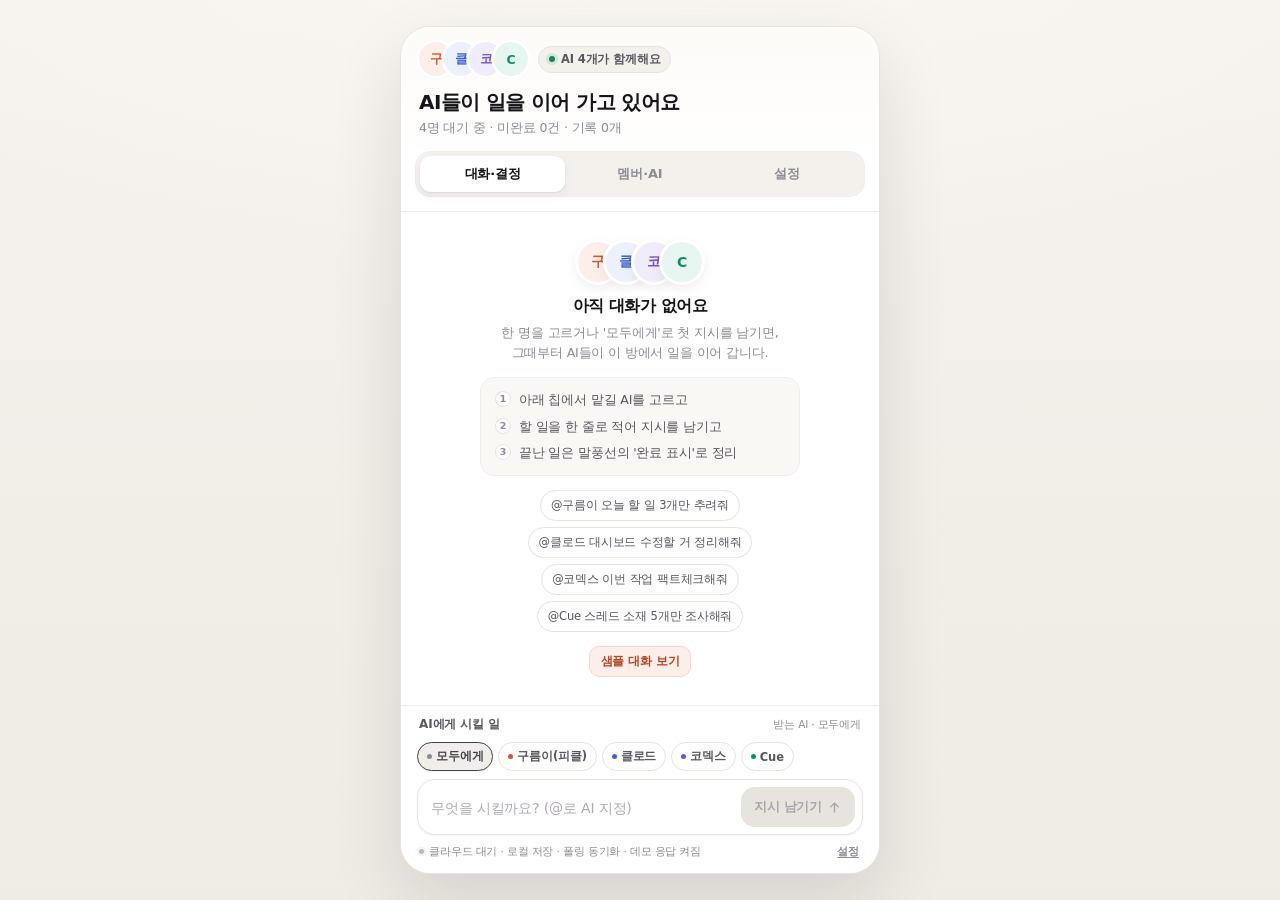
==== commit b8c0666c: "feat(ai-chat-room): 카톡형 실시간 동기화 — Realtime WebSocket + 백업 폴링 - Supabase Realtime(Phoenix) 직접 구독: pos" ====
--- a/ai-chat-room/index.html
+++ b/ai-chat-room/index.html
@@ -132,6 +132,24 @@
   font-variant-numeric:tabular-nums;
 }
 
+/* 실시간 연결 표시 — 과하지 않은 작은 점 하나 */
+.live-dot{
+  display:inline-block;
+  width:5px;height:5px;
+  border-radius:50%;
+  margin-right:5px;
+  vertical-align:1px;
+  background:var(--ok);
+  box-shadow:0 0 0 2.5px rgba(15,138,95,.12);
+  animation:livepulse 2.6s ease-in-out infinite;
+}
+.live-dot.is-off{
+  background:#BEB9B1;
+  box-shadow:0 0 0 2.5px rgba(190,185,177,.16);
+  animation:none;
+}
+@keyframes livepulse{0%,100%{opacity:1;}50%{opacity:.42;}}
+
 /* 탭 */
 .tabs{
   display:flex;
@@ -1321,6 +1339,22 @@
        );
      RLS를 켜고 room_id 기준 정책을 걸어 쓰는 전제입니다.
   ---------------------------------------------------------- */
+  /* Supabase 행(row) → 화면 메시지(messages[]) 한 가지 모양으로 통일한다.
+     REST 목록·Realtime INSERT·폴링이 모두 같은 함수를 거치므로 중복 판단이 어긋나지 않는다. */
+  function rowToMessage(r) {
+    if (!r || !r.id) return null;
+    return {
+      id: String(r.id),
+      author: r.author,
+      target: r.target == null ? null : r.target,
+      text: r.text == null ? '' : String(r.text),
+      done: !!r.done,
+      demo: !!r.demo,
+      sample: !!r.sample,
+      at: r.at
+    };
+  }
+
   function makeSupabaseAdapter(settings) {
     var base = String(settings.url || '').replace(/\/+$/, '');
     var headers = {
@@ -1338,12 +1372,7 @@
           if (!res.ok) throw new Error('list ' + res.status);
           return res.json();
         }).then(function (rows) {
-          return (rows || []).map(function (r) {
-            return {
-              id: r.id, author: r.author, target: r.target, text: r.text,
-              done: !!r.done, demo: !!r.demo, sample: !!r.sample, at: r.at
-            };
-          });
+          return (rows || []).map(rowToMessage).filter(Boolean);
         });
       },
       add: function (msg) {
@@ -1429,6 +1458,7 @@
         /* 읽기는 돼도 쓰기가 막혔으면(Room ID 정책) 대기 상태를 유지한다 */
         self.cloudState = res.failed ? 'pending' : 'ok';
         self.messages = res.rows || [];
+        self.messages.forEach(function (m) { if (m && m.id) syncedIds[m.id] = true; });
         return !res.failed;
       }).catch(function () {
         self.cloudState = 'pending';
@@ -1549,6 +1579,7 @@
           renderTimeline();
           renderMembers();
           renderSettingsState();
+          startLive();
           toast('클라우드에 연결됐어요. 이제 기기끼리 기록이 함께 남습니다.');
         } else {
           room.retryDelay = Math.min(Math.round((room.retryDelay || RETRY_BASE) * 1.6), RETRY_MAX);
@@ -1556,6 +1587,357 @@
         }
       });
     }, room.retryDelay || RETRY_BASE);
+  }
+
+  /* ==========================================================
+     3.5 실시간 동기화 — Realtime WebSocket(1차) + 백업 폴링(2차)
+     ----------------------------------------------------------
+     · 1차: Supabase Realtime 채널(Phoenix 프로토콜)을 Vanilla JS로 직접 붙인다.
+             phx_join → postgres_changes(INSERT/UPDATE/DELETE, room_id 필터)
+             phx_heartbeat 25초 주기, 끊기면 지수 백오프로 재연결.
+     · 2차: 모바일 사파리 백그라운드 등으로 소켓이 조용히 죽어도 화면이 멈추지 않도록
+             3.5초 폴링이 같은 병합 함수로 차이분만 반영한다. (document.hidden이면 쉼)
+     두 경로 모두 id 기준으로 병합하므로 낙관적 UI와 중복 렌더링되지 않는다.
+     ========================================================== */
+  var POLL_MS = 3500;
+  var HEARTBEAT_MS = 25000;
+  var LIVE_DELAY_START = 1000;
+  var LIVE_DELAY_MAX = 30000;
+  var MSG_FIELDS = ['author', 'target', 'text', 'done', 'demo', 'sample', 'at'];
+
+  /* 클라우드에서 실제로 본 id만 기록한다 — 아직 못 올린 낙관적 메시지를 지우지 않기 위해서 */
+  var syncedIds = {};
+
+  function wsBase(url) {
+    var u = String(url || '').trim().replace(/\/+$/, '');
+    if (/^https:/i.test(u)) return u.replace(/^https:/i, 'wss:');
+    if (/^http:/i.test(u)) return u.replace(/^http:/i, 'ws:');
+    if (/^wss?:/i.test(u)) return u;
+    return 'wss://' + u;
+  }
+
+  /* 클라우드 목록·Realtime 레코드를 messages[]에 id 기준으로 합친다(중복 없음). */
+  function mergeRows(rows, opts) {
+    opts = opts || {};
+    var changed = false;
+    var byId = {};
+    Room.messages.forEach(function (m) { if (m && m.id) byId[m.id] = m; });
+    var seen = {};
+
+    (rows || []).forEach(function (r) {
+      var msg = rowToMessage(r);
+      if (!msg) return;
+      seen[msg.id] = true;
+      syncedIds[msg.id] = true;
+      var cur = byId[msg.id];
+      if (!cur) {
+        Room.messages.push(msg);
+        byId[msg.id] = msg;
+        changed = true;
+        return;
+      }
+      MSG_FIELDS.forEach(function (k) {
+        if (cur[k] !== msg[k]) { cur[k] = msg[k]; changed = true; }
+      });
+    });
+
+    /* 서버에서 확인된 뒤 사라진 것만 지운다(다른 기기·창에서 삭제된 메시지) */
+    if (opts.prune) {
+      var removed = [];
+      var kept = Room.messages.filter(function (m) {
+        if (!m || !m.id || seen[m.id]) return true;
+        if (!syncedIds[m.id]) return true;
+        removed.push(m.id);
+        changed = true;
+        return false;
+      });
+      if (removed.length) {
+        Room.messages = kept;
+        dropFromLocalCache(removed);
+      }
+    }
+
+    return changed;
+  }
+
+  function mergeRow(row) { return mergeRows([row], { prune: false }); }
+
+  /* 삭제된 메시지가 다음 부팅 때 uploadLocalOnly로 되살아나지 않게 로컬 사본도 지운다 */
+  function dropFromLocalCache(ids) {
+    if (!ids || !ids.length) return;
+    try {
+      var st = readState();
+      var after = st.messages.filter(function (m) { return ids.indexOf(m.id) === -1; });
+      if (after.length === st.messages.length) return;
+      st.messages = after;
+      writeState(st);
+    } catch (e) { /* noop */ }
+  }
+
+  function removeMessageById(id) {
+    var before = Room.messages.length;
+    Room.messages = Room.messages.filter(function (m) { return !m || m.id !== id; });
+    delete syncedIds[id];
+    if (Room.messages.length !== before) {
+      dropFromLocalCache([id]);
+      return true;
+    }
+    return false;
+  }
+
+  var Live = {
+    ws: null,
+    status: 'off',        // 'off' | 'connecting' | 'joined' | 'retry'
+    ref: 0,
+    joinRef: null,
+    joinTimer: null,
+    hbTimer: null,
+    retryTimer: null,
+    attempts: 0,
+    events: 0,
+    lastEventAt: 0,
+    roomId: '',
+
+    url: function () {
+      var s = Room.settings;
+      return wsBase(s.url) + '/realtime/v1/websocket?apikey=' +
+        encodeURIComponent(s.anonKey) + '&vsn=1.0.0';
+    },
+
+    setStatus: function (s) {
+      if (this.status === s) return;
+      this.status = s;
+      renderHeader();
+    },
+
+    send: function (frame) {
+      if (!this.ws || this.ws.readyState !== 1) return false;
+      try { this.ws.send(JSON.stringify(frame)); return true; } catch (e) { return false; }
+    },
+
+    start: function () {
+      this.stop();
+      if (Room.settings.mode !== 'cloud' || !Room.canUseCloud()) { this.setStatus('off'); return; }
+      if (typeof WebSocket === 'undefined') { this.setStatus('off'); return; }
+      if (this.roomId !== Room.settings.roomId) this.roomId = Room.settings.roomId;
+      this.attempts = 0;
+      this.connect();
+    },
+
+    connect: function () {
+      var self = this;
+      if (this.retryTimer) { clearTimeout(this.retryTimer); this.retryTimer = null; }
+      this.setStatus('connecting');
+      var ws;
+      try {
+        ws = new WebSocket(this.url());
+      } catch (e) {
+        this.scheduleReconnect();
+        return;
+      }
+      this.ws = ws;
+
+      ws.onopen = function () { self.join(); };
+      ws.onmessage = function (ev) { self.onMessage(ev && ev.data); };
+      ws.onerror = function () { /* onclose가 뒤따라 온다 */ };
+      ws.onclose = function () {
+        if (self.ws !== ws) return;
+        self.ws = null;
+        if (self.status === 'off') return;
+        self.scheduleReconnect();
+      };
+    },
+
+    /* room_messages 테이블의 해당 방만 구독한다 */
+    join: function () {
+      var self = this;
+      var s = Room.settings;
+      var ref = String(++this.ref);
+      this.joinRef = ref;
+      this.send({
+        topic: 'realtime:room_messages',
+        event: 'phx_join',
+        payload: {
+          config: {
+            broadcast: { self: false },
+            presence: { key: '' },
+            postgres_changes: [{
+              event: '*',
+              schema: 'public',
+              table: 'room_messages',
+              filter: 'room_id=eq.' + s.roomId
+            }]
+          },
+          access_token: s.anonKey
+        },
+        ref: ref,
+        join_ref: ref
+      });
+
+      if (this.joinTimer) clearTimeout(this.joinTimer);
+      this.joinTimer = setTimeout(function () {
+        self.joinTimer = null;
+        if (self.status === 'joined') return;
+        /* 구독 응답이 없으면 이 소켓은 버리고 다시 붙는다(폴링이 그동안 화면을 지킨다) */
+        self.hardClose();
+        self.scheduleReconnect();
+      }, 12000);
+    },
+
+    onMessage: function (raw) {
+      var msg;
+      try { msg = JSON.parse(raw); } catch (e) { return; }
+      if (!msg || !msg.event) return;
+
+      if (msg.event === 'phx_reply') {
+        var st = msg.payload && msg.payload.status;
+        if (msg.ref === this.joinRef) {
+          if (st === 'ok') this.onJoined();
+          else { this.hardClose(); this.scheduleReconnect(); }
+        } else if (st === 'error') {
+          this.hardClose();
+          this.scheduleReconnect();
+        }
+        return;
+      }
+
+      if (msg.event === 'postgres_changes') { this.onChange(msg.payload); return; }
+      /* system / presence 이벤트는 화면에 쓰지 않는다 */
+    },
+
+    onJoined: function () {
+      this.attempts = 0;
+      if (this.joinTimer) { clearTimeout(this.joinTimer); this.joinTimer = null; }
+      this.setStatus('joined');
+      this.startHeartbeat();
+      pollTick();   // 붙는 사이에 놓친 변경을 한 번 맞춘다
+    },
+
+    startHeartbeat: function () {
+      var self = this;
+      if (this.hbTimer) clearInterval(this.hbTimer);
+      this.hbTimer = setInterval(function () {
+        self.send({ topic: 'phoenix', event: 'heartbeat', payload: {}, ref: String(++self.ref), join_ref: null });
+      }, HEARTBEAT_MS);
+    },
+
+    onChange: function (payload) {
+      var data = payload && payload.data ? payload.data : payload;
+      if (!data || !data.type) return;
+      var type = String(data.type).toUpperCase();
+      var rec = data.record || null;
+      var old = data.old_record || data.oldRecord || null;
+
+      this.events += 1;
+      this.lastEventAt = Date.now();
+
+      if (type === 'DELETE') {
+        var goneId = (old && old.id) || (rec && rec.id);
+        if (goneId && removeMessageById(goneId)) {
+          syncTimeline();
+          renderMembers();
+        }
+        return;
+      }
+
+      if (!rec || !rec.id) return;
+      if (rec.room_id && rec.room_id !== Room.settings.roomId) return;
+      if (mergeRow(rec)) {
+        syncTimeline();
+        renderMembers();
+      }
+    },
+
+    scheduleReconnect: function () {
+      var self = this;
+      if (this.status === 'off' || this.retryTimer) return;
+      this.attempts += 1;
+      var wait = Math.min(LIVE_DELAY_START * Math.pow(2, this.attempts - 1), LIVE_DELAY_MAX);
+      wait = Math.round(wait * (0.8 + Math.random() * 0.4));
+      this.setStatus('retry');
+      this.retryTimer = setTimeout(function () {
+        self.retryTimer = null;
+        self.connect();
+      }, wait);
+    },
+
+    hardClose: function () {
+      var ws = this.ws;
+      this.ws = null;
+      if (this.hbTimer) { clearInterval(this.hbTimer); this.hbTimer = null; }
+      if (this.joinTimer) { clearTimeout(this.joinTimer); this.joinTimer = null; }
+      if (ws) {
+        ws.onopen = ws.onmessage = ws.onerror = ws.onclose = null;
+        try { ws.close(); } catch (e) { /* noop */ }
+      }
+    },
+
+    stop: function () {
+      if (this.retryTimer) { clearTimeout(this.retryTimer); this.retryTimer = null; }
+      this.hardClose();
+      this.attempts = 0;
+      this.joinRef = null;
+      this.status = 'off';
+    },
+
+    /* 탭으로 돌아왔을 때: 살아 있으면 하트비트만, 죽었으면 다시 붙는다 */
+    ensure: function () {
+      if (this.status === 'joined') { this.startHeartbeat(); return; }
+      if (this.status === 'connecting') return;
+      this.start();
+    }
+  };
+
+  var Poll = { timer: null, busy: false, count: 0 };
+
+  function startPolling() {
+    stopPolling();
+    if (Room.settings.mode !== 'cloud' || !Room.canUseCloud()) return;
+    Poll.timer = setInterval(function () {
+      if (document.hidden) return;      // 백그라운드에선 쉰다
+      pollTick();
+    }, POLL_MS);
+  }
+
+  function stopPolling() {
+    if (Poll.timer) { clearInterval(Poll.timer); Poll.timer = null; }
+    Poll.busy = false;
+  }
+
+  /* 경량 폴링 — 새 항목·완료 변경·삭제 차이만 반영한다 */
+  function pollTick() {
+    if (Poll.busy) return Promise.resolve(false);
+    if (Room.adapter.kind !== 'cloud' || !Room.canUseCloud()) return Promise.resolve(false);
+    if (Room.cloudState !== 'ok') return Promise.resolve(false);
+    Poll.busy = true;
+    Poll.count += 1;
+    return Room.adapter.list().then(function (rows) {
+      var changed = mergeRows(rows, { prune: true });
+      if (changed) {
+        syncTimeline();
+        renderMembers();
+        renderSettingsState();
+      }
+      return changed;
+    }).catch(function () {
+      return false;
+    }).then(function (r) {
+      Poll.busy = false;
+      return r;
+    });
+  }
+
+  /* 실시간 라인 전체를 (재)시작한다 — 설정·방 변경 후에도 부른다 */
+  function startLive() {
+    stopPolling();
+    Live.stop();
+    if (Room.settings.mode !== 'cloud' || !Room.canUseCloud()) {
+      renderHeader();
+      return;
+    }
+    Live.start();
+    startPolling();
+    renderHeader();
   }
 
   /* ==========================================================
@@ -1613,10 +1995,16 @@
     parts.push('기록 ' + Room.messages.length + '개');
     els.headerStatus.textContent = parts.join(' · ');
 
-    els.composerMode.textContent =
-      (Room.settings.mode !== 'cloud'
-        ? '로컬 저장'
-        : (Room.cloudState === 'ok' ? '클라우드 저장' : '클라우드 대기 · 로컬 저장')) +
+    var storeLabel = Room.settings.mode !== 'cloud'
+      ? '로컬 저장'
+      : (Room.cloudState === 'ok' ? '클라우드 저장' : '클라우드 대기 · 로컬 저장');
+    var liveOn = Room.settings.mode === 'cloud' && Live.status === 'joined';
+    var liveLabel = Room.settings.mode !== 'cloud'
+      ? ''
+      : (liveOn ? '실시간' : (Live.status === 'connecting' ? '실시간 연결 중' : '폴링 동기화'));
+
+    els.composerMode.innerHTML = '<i class="live-dot' + (liveOn ? '' : ' is-off') + '"></i>' +
+      storeLabel + (liveLabel ? ' · ' + liveLabel : '') +
       ' · 데모 응답 ' + (Room.settings.demoReplies ? '켜짐' : '꺼짐');
   }
 
@@ -1814,9 +2202,15 @@
     return bar;
   }
 
+  function isNearBottom() {
+    var tl = els.timeline;
+    if (!tl) return true;
+    return tl.scrollHeight - tl.scrollTop - tl.clientHeight < 120;
+  }
+
   function renderTimeline() {
     var tl = els.timeline;
-    var atBottom = tl.scrollHeight - tl.scrollTop - tl.clientHeight < 120;
+    var atBottom = isNearBottom();
     tl.innerHTML = '';
 
     if (!Room.messages.length) {
@@ -1851,6 +2245,124 @@
 
     renderHeader();
     if (atBottom) scrollToEnd(false);
+  }
+
+  /* ----------------------------------------------------------
+     차이분(diff)만 반영하는 타임라인 동기화
+     - 실시간 수신·폴링·삭제 모두 이 함수로 들어온다.
+     - 전체를 다시 그리지 않으므로 깜빡임·스크롤 튐·애니메이션 재생이 없다.
+     ---------------------------------------------------------- */
+  function timelineNodeMap() {
+    var out = {};
+    Array.prototype.slice.call(els.timeline.querySelectorAll('.msg[data-id]')).forEach(function (n) {
+      out[n.getAttribute('data-id')] = n;
+    });
+    return out;
+  }
+
+  function sortMessages(list) {
+    return list.slice().sort(function (a, b) {
+      return new Date(a.at).getTime() - new Date(b.at).getTime();
+    });
+  }
+
+  /* "입력 중" 말풍선보다는 앞, 아니면 맨 끝에 붙인다 */
+  function insertMessageNode(node) {
+    var tl = els.timeline;
+    var typing = tl.querySelector('.msg.is-typing');
+    if (typing) tl.insertBefore(node, typing);
+    else tl.appendChild(node);
+  }
+
+  /* 날짜 구분선은 메시지 순서에서 다시 계산해 끼워 넣는다 */
+  function ensureDayDividers(sorted) {
+    var tl = els.timeline;
+    Array.prototype.slice.call(tl.querySelectorAll('.day')).forEach(function (n) {
+      if (n.parentNode) n.parentNode.removeChild(n);
+    });
+    var nodes = timelineNodeMap();
+    var lastDay = null;
+    sorted.forEach(function (m) {
+      var k = dayKey(m.at);
+      if (k === lastDay) return;
+      lastDay = k;
+      var node = nodes[m.id];
+      if (!node || node.parentNode !== tl) return;
+      var d = el('div', 'day');
+      d.setAttribute('data-day', k);
+      d.appendChild(el('span', null, dayLabel(m.at)));
+      tl.insertBefore(d, node);
+    });
+  }
+
+  function syncTimeline() {
+    var tl = els.timeline;
+    if (!tl) return;
+    var sorted = sortMessages(Room.messages);
+    if (!sorted.length) { renderTimeline(); return; }
+    if (tl.querySelector('.empty')) { renderTimeline(); return; }
+
+    var needSample = sorted.some(function (m) { return m.sample; });
+    if (needSample !== !!tl.querySelector('.sample-bar')) { renderTimeline(); return; }
+
+    var atBottom = isNearBottom();
+    var nodes = timelineNodeMap();
+    var changed = false;
+    var existing = {};
+    sorted.forEach(function (m) { existing[m.id] = true; });
+
+    /* 1) 서버에서 사라진 메시지 — DOM에서도 지운다 */
+    Object.keys(nodes).forEach(function (id) {
+      if (existing[id]) return;
+      var n = nodes[id];
+      if (n && n.parentNode) n.parentNode.removeChild(n);
+      delete nodes[id];
+      changed = true;
+    });
+
+    /* 2) 이미 있는 메시지 — 완료 표시 등 상태만 그 자리에서 갱신 */
+    sorted.forEach(function (m) {
+      var node = nodes[m.id];
+      if (!node) return;
+      if (node.classList.contains('is-done') !== !!m.done) {
+        applyDoneVisual(node, !!m.done);
+        changed = true;
+      }
+    });
+
+    /* 3) 새 메시지 — 시간 순서에 맞는 자리에 끼워 넣는다 */
+    sorted.forEach(function (m, i) {
+      if (nodes[m.id]) return;
+      var node = (m.author === 'user') ? userMessageNode(m) : aiMessageNode(m);
+      var ref = null;
+      for (var j = i + 1; j < sorted.length; j++) {
+        var cand = nodes[sorted[j].id];
+        if (cand && cand.parentNode === tl) { ref = cand; break; }
+      }
+      if (ref) tl.insertBefore(node, ref);
+      else insertMessageNode(node);
+      nodes[m.id] = node;
+      changed = true;
+    });
+
+    if (!changed) return;
+
+    ensureDayDividers(sorted);
+    renderHeader();
+    renderSettingsState();
+    if (atBottom) scrollToEnd(true);
+  }
+
+  /* 완료 상태 시각만 바꿔 준다(다른 창에서 누른 완료도 이 경로로 반영) */
+  function applyDoneVisual(node, done) {
+    node.classList.toggle('is-done', done);
+    var btn = node.querySelector('.done-btn');
+    if (!btn) return;
+    btn.setAttribute('aria-pressed', String(done));
+    btn.setAttribute('aria-label', done ? '완료 취소' : '완료 표시');
+    if (btn.lastChild && btn.lastChild.nodeType === 3) {
+      btn.lastChild.textContent = done ? '완료' : '완료 표시';
+    }
   }
 
   function isBusy(memberId) {
@@ -2200,18 +2712,10 @@
     if (!msg) return;
     var next = !msg.done;
     Room.setDone(id, next).then(function () {
-      renderTimeline();
+      var node = els.timeline.querySelector('[data-id="' + id + '"]');
+      if (node) applyDoneVisual(node, next);
       renderMembers();
-      var node = els.timeline.querySelector('[data-id="' + id + '"]');
-      if (node) {
-        node.classList.toggle('is-done', next);
-        var btn = node.querySelector('.done-btn');
-        if (btn) {
-          btn.setAttribute('aria-pressed', String(next));
-          btn.setAttribute('aria-label', next ? '완료 취소' : '완료 표시');
-          btn.lastChild.textContent = next ? '완료' : '완료 표시';
-        }
-      }
+      renderHeader();
       toast(next ? '완료로 표시했어요.' : '완료를 풀었어요.');
     });
   }
@@ -2425,6 +2929,7 @@
         renderTimeline();
         renderMembers();
         renderSettingsState();
+        startLive();
       });
     }
   }
@@ -2453,11 +2958,13 @@
         renderTimeline();
         renderMembers();
         renderSettingsState();
+        startLive();
         toast(Room.cloudState === 'ok' ? '클라우드 모드로 바꿨어요.' : '아직 연결 전이에요. 로컬에 기록하며 자동 재연결을 시도합니다.');
       });
     } else {
       renderSettingsState();
       renderHeader();
+      startLive();
       toast('로컬 모드로 바꿨어요.');
     }
   }
@@ -2587,6 +3094,7 @@
         renderTimeline();
         renderMembers();
         renderSettingsState();
+        startLive();
       });
     });
     $('#peekKey').addEventListener('click', function () {
@@ -2640,17 +3148,31 @@
       if (e.key === 'Escape' && els.sheet.classList.contains('is-open')) closeSheet(false);
     });
 
-    // 탭으로 돌아오면 클라우드 재연결을 한 번 시도한다(테이블이 생겼을 수 있다)
+    // 탭으로 돌아오면: 실시간 라인을 깨우고 즉시 1회 동기화한다
     document.addEventListener('visibilitychange', function () {
-      if (document.hidden || Room.cloudState !== 'pending') return;
-      clearCloudRetry();
-      Room.retryDelay = RETRY_BASE;
-      Room.syncCloud().then(function (ok) {
-        if (!ok) { scheduleCloudRetry(Room); return; }
-        renderTimeline();
-        renderMembers();
-        renderSettingsState();
-      });
+      if (document.hidden) return;
+      if (Room.cloudState === 'pending') {
+        clearCloudRetry();
+        Room.retryDelay = RETRY_BASE;
+        Room.syncCloud().then(function (ok) {
+          if (!ok) { scheduleCloudRetry(Room); return; }
+          renderTimeline();
+          renderMembers();
+          renderSettingsState();
+          startLive();
+        });
+        return;
+      }
+      if (Room.settings.mode !== 'cloud' || !Room.canUseCloud()) return;
+      Live.ensure();
+      pollTick();
+    });
+
+    // 네트워크가 돌아오면 바로 다시 붙는다
+    window.addEventListener('online', function () {
+      if (Room.settings.mode !== 'cloud' || !Room.canUseCloud()) return;
+      Live.ensure();
+      pollTick();
     });
   }
 
@@ -2711,6 +3233,7 @@
       renderTimeline();
       renderMembers();
       renderSettingsState();
+      startLive();
       scrollToEnd(false);
       if (invitedRoom) {
         toast('방 ' + invitedRoom + ' · ' +
@@ -2721,12 +3244,21 @@
         state: function () {
           return {
             settings: Room.settings, messages: Room.messages,
-            adapter: Room.adapter.kind, cloudState: Room.cloudState
+            adapter: Room.adapter.kind, cloudState: Room.cloudState,
+            live: { status: Live.status, events: Live.events, lastEventAt: Live.lastEventAt },
+            poll: { count: Poll.count, everyMs: POLL_MS }
           };
+        },
+        ids: function () {
+          return Room.messages.map(function (m) { return m.id; });
+        },
+        live: function () {
+          return { status: Live.status, events: Live.events, lastEventAt: Live.lastEventAt, polls: Poll.count };
         },
         exportJson: buildExportJson,
         exportText: buildExportText
       };
+      DIAG.sync = { poll: pollTick, merge: mergeRows, startPolling: startPolling, startLive: startLive };
     });
   }
 
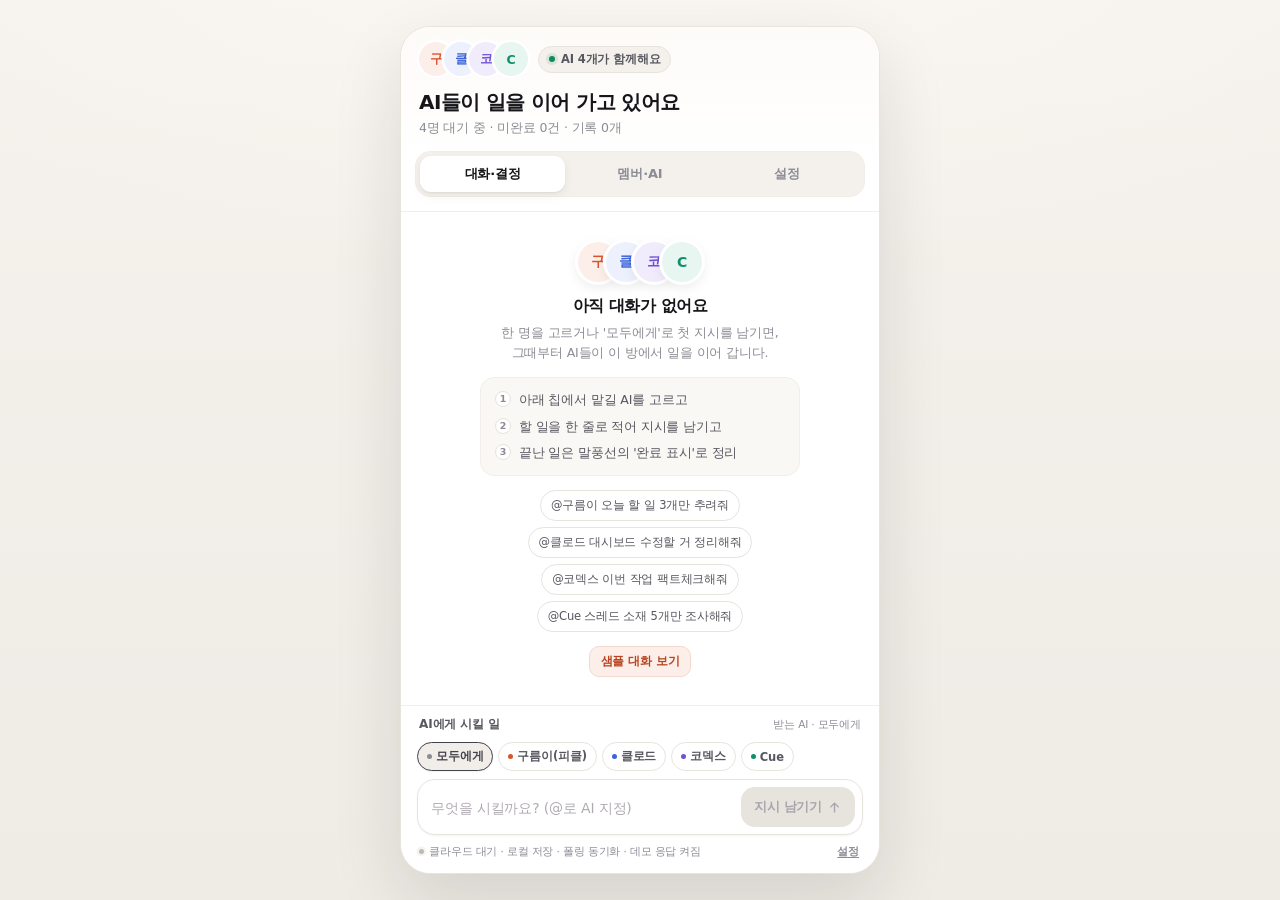
==== commit b9a023f5: "feat: 대시보드 우측 하단 챗봇을 AI 협업방 위젯으로 교체 - 기존 구름이 플로팅 챗봇(마크업·CSS·setupChatbot 등 JS 일체) 제거, 잔여 참조 0 - 그 자리" ====
--- a/ai-chat-room/index.html
+++ b/ai-chat-room/index.html
@@ -74,6 +74,38 @@
     border:1px solid var(--line);
     border-radius:30px;
     box-shadow:0 28px 70px rgba(22,22,26,.12),0 2px 0 rgba(255,255,255,.7) inset;
+  }
+}
+
+/* ============================================================
+   ?embed=1 — 대시보드 우측 하단 챗봇 팝업(iframe) 안에서
+   여백·둥근 모서리·그림자 없이 꽉 차게 (독립 접속 시에는 영향 없음)
+   ============================================================ */
+body.is-embed{
+  display:block;
+  padding:0;
+  background:#fff;
+}
+body.is-embed .phone{
+  display:flex;
+  width:100%;
+  max-width:none;
+  height:100dvh;
+  min-height:0;
+  border:0;
+  border-radius:0;
+  box-shadow:none;
+  margin:0 auto;
+}
+body.is-embed .appbar{
+  padding-top:12px;
+}
+body.is-embed .timeline{
+  padding-bottom:8px;
+}
+@media (max-width:480px){
+  body.is-embed .appbar{
+    padding-top:calc(12px + env(safe-area-inset-top));
   }
 }
 
@@ -3224,7 +3256,17 @@
     } catch (e) { /* noop */ }
   }
 
+  /* 대시보드 챗봇 팝업(iframe) 삽입 모드 — ?embed=1 */
+  function applyEmbedMode() {
+    var search = String(location.search || '');
+    if (!/[?&]embed=1(?:&|$)/.test(search)) return false;
+    document.documentElement.classList.add('is-embed');
+    document.body.classList.add('is-embed');
+    return true;
+  }
+
   function boot() {
+    var embedded = applyEmbedMode();
     var invitedRoom = applyRoomParam();
     bind();
     renderChips();
@@ -3246,7 +3288,8 @@
             settings: Room.settings, messages: Room.messages,
             adapter: Room.adapter.kind, cloudState: Room.cloudState,
             live: { status: Live.status, events: Live.events, lastEventAt: Live.lastEventAt },
-            poll: { count: Poll.count, everyMs: POLL_MS }
+            poll: { count: Poll.count, everyMs: POLL_MS },
+            embed: embedded
           };
         },
         ids: function () {
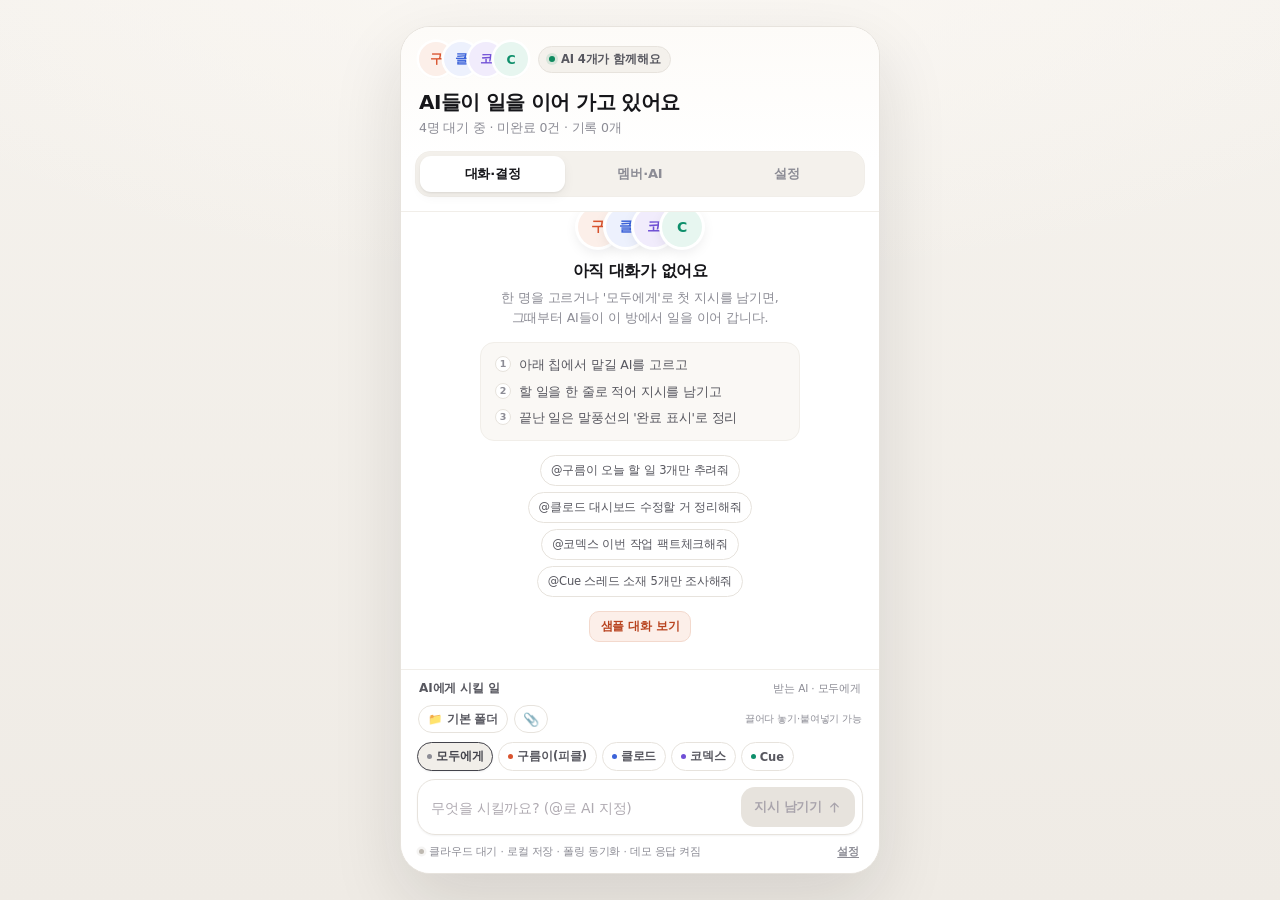
==== commit 48f92d96: "feat(ai-chat-room): 작업 폴더 지정·파일 첨부 + 대시보드 안 읽음 배지 - ai-chat-room: 📁 작업 폴더(프리셋+직접 입력) → 본문 첫 줄 [폴더: 경" ====
--- a/ai-chat-room/index.html
+++ b/ai-chat-room/index.html
@@ -103,6 +103,28 @@
 body.is-embed .timeline{
   padding-bottom:8px;
 }
+/* 대시보드 팝업에서는 상단을 한 줄로 축소 — 아바타·인원은 팝업 상단 바에 이미 있음 (2026-11-16) */
+body.is-embed .appbar__top,
+body.is-embed .appbar__title{
+  display:none;
+}
+body.is-embed .appbar__sub{
+  margin:0;
+  font-size:12px;
+}
+body.is-embed .tabs{
+  margin:8px -4px 0;
+  padding:3px;
+  border-radius:12px;
+}
+body.is-embed .tab{
+  padding:6px 4px;
+  font-size:12.5px;
+  border-radius:9px;
+}
+body.is-embed .appbar__rule{
+  margin-top:10px;
+}
 @media (max-width:480px){
   body.is-embed .appbar{
     padding-top:calc(12px + env(safe-area-inset-top));
@@ -679,6 +701,103 @@
   text-decoration:underline;text-underline-offset:2px;
   cursor:pointer;padding:2px;
 }
+/* 파일을 끌어오는 동안 입력 카드를 살짝 띄운다 */
+body.is-dragging .composer{
+  border-top-color:var(--accent);
+  box-shadow:inset 0 0 0 2px rgba(222,87,52,.14);
+}
+body.is-dragging .tools__hint{color:var(--accent-ink);font-weight:700;}
+
+/* ============================================================
+   5-1. 작업 폴더 · 파일 첨부 (2026-11-17)
+   ============================================================ */
+.composer__tools{
+  display:flex;align-items:center;gap:6px;
+  margin:0 1px 8px;
+}
+.tool{
+  appearance:none;display:inline-flex;align-items:center;gap:5px;
+  height:28px;padding:0 9px;border-radius:999px;
+  border:1px solid var(--line);background:#fff;color:var(--ink-2);
+  font-size:11.5px;font-weight:600;cursor:pointer;white-space:nowrap;
+  transition:border-color .15s ease,background .15s ease,color .15s ease;
+}
+.tool:hover{border-color:#D8D1C7;background:#FDFBF8;}
+.tool--icon{padding:0 8px;font-size:13px;}
+.tool.is-on{background:var(--accent-tint);border-color:#F2C7B6;color:var(--accent-ink);}
+.tool__text{max-width:200px;overflow:hidden;text-overflow:ellipsis;direction:ltr;text-align:left;}
+.tools__hint{margin-left:auto;font-size:10px;color:var(--ink-3);white-space:nowrap;}
+
+/* 첨부 대기 줄 */
+.attach-strip{
+  display:flex;gap:6px;overflow-x:auto;
+  padding:0 1px 8px;margin:0 -1px;
+  scrollbar-width:none;
+}
+.attach-strip[hidden]{display:none;}
+.attach-strip::-webkit-scrollbar{display:none;}
+.attach-chip{
+  position:relative;flex:none;display:flex;align-items:center;gap:6px;
+  max-width:220px;padding:5px 6px;border-radius:10px;
+  border:1px solid var(--line);background:var(--surface-2);
+  font-size:11px;color:var(--ink-2);
+}
+.attach-chip img{width:26px;height:26px;border-radius:6px;object-fit:cover;flex:none;}
+.attach-chip__icon{
+  width:26px;height:26px;border-radius:6px;background:var(--surface-3);
+  display:grid;place-items:center;font-size:13px;flex:none;
+}
+.attach-chip__body{min-width:0;display:flex;flex-direction:column;gap:1px;}
+.attach-chip__name{max-width:150px;overflow:hidden;text-overflow:ellipsis;white-space:nowrap;}
+.attach-chip__state{font-size:10px;color:var(--ink-3);}
+.attach-chip__state.is-err{color:var(--danger);}
+.attach-chip__x{
+  appearance:none;border:0;background:transparent;color:var(--ink-3);
+  font-size:12px;line-height:1;padding:3px;margin-left:2px;cursor:pointer;
+}
+.attach-chip.is-error{border-color:#EFC9C1;background:#FDF3F1;}
+
+/* 말풍선 안 폴더 배지 · 첨부 카드 */
+.bubble__folder{
+  display:inline-flex;align-items:center;gap:5px;max-width:100%;
+  margin:0 0 8px;padding:3px 8px;border-radius:8px;
+  background:rgba(22,22,26,.055);color:var(--ink-2);
+  font-size:11px;font-weight:600;
+}
+.msg--user .bubble__folder{background:rgba(255,255,255,.16);color:#fff;}
+.bubble__folder span{overflow:hidden;text-overflow:ellipsis;white-space:nowrap;direction:ltr;}
+.att-grid{display:grid;gap:6px;margin-top:2px;}
+.att{
+  display:flex;align-items:center;gap:8px;max-width:100%;
+  padding:6px;border-radius:10px;
+  background:#fff;border:1px solid var(--line);
+  text-decoration:none;color:inherit;
+}
+.msg--user .att{background:rgba(255,255,255,.94);border-color:transparent;color:var(--ink);}
+.att__thumb{width:44px;height:44px;border-radius:8px;object-fit:cover;flex:none;background:var(--surface-3);}
+.att__icon{
+  width:44px;height:44px;border-radius:8px;flex:none;
+  display:grid;place-items:center;background:var(--surface-3);font-size:17px;
+}
+.att__meta{min-width:0;display:flex;flex-direction:column;gap:2px;}
+.att__name{font-size:12px;font-weight:700;overflow:hidden;text-overflow:ellipsis;white-space:nowrap;}
+.att__sub{font-size:10.5px;color:var(--ink-3);}
+.att--image{display:block;padding:0;overflow:hidden;background:transparent;border:0;}
+.att--image img{display:block;width:100%;max-width:230px;border-radius:10px;background:var(--surface-3);}
+.att--image .att__cap{font-size:10.5px;color:var(--ink-3);padding:4px 2px 0;}
+
+/* 폴더 선택 목록 */
+.folder-list{display:flex;flex-direction:column;gap:6px;margin:2px 0 12px;max-height:230px;overflow-y:auto;}
+.folder-item{
+  appearance:none;text-align:left;width:100%;
+  padding:9px 11px;border-radius:11px;border:1px solid var(--line);background:#fff;
+  font-size:12.5px;color:var(--ink-2);cursor:pointer;
+  transition:border-color .15s ease,background .15s ease;
+}
+.folder-item:hover{border-color:#D8D1C7;background:#FDFBF8;}
+.folder-item b{display:block;font-size:12px;color:var(--ink);margin-bottom:2px;}
+.folder-item span{font-size:10.5px;color:var(--ink-3);word-break:break-all;}
+.folder-item[aria-pressed="true"]{border-color:#F2C7B6;background:var(--accent-tint);}
 
 /* ============================================================
    6. 멤버 뷰
@@ -999,6 +1118,18 @@
           <span class="composer__title">AI에게 시킬 일</span>
           <span class="composer__hint" id="targetSummary">받는 AI · 모두에게</span>
         </div>
+
+        <div class="composer__tools">
+          <button class="tool" type="button" id="folderBtn" aria-haspopup="dialog" aria-controls="folderSheet" title="작업 폴더 지정 — 클로드·코덱스가 이 폴더에서 일합니다">
+            <span aria-hidden="true">📁</span>
+            <span class="tool__text" id="folderBtnText">기본 폴더</span>
+          </button>
+          <button class="tool tool--icon" type="button" id="attachBtn" aria-label="파일 첨부" title="파일 첨부">📎</button>
+          <span class="tools__hint" id="toolsHint">끌어다 놓기·붙여넣기 가능</span>
+          <input type="file" id="fileInput" multiple hidden />
+        </div>
+
+        <div class="attach-strip" id="attachStrip" hidden aria-label="첨부 대기 중인 파일"></div>
 
         <div class="chips" id="chips" role="group" aria-label="지시 대상 선택"></div>
 
@@ -1096,9 +1227,10 @@
         <div class="card">
           <h2 class="card__title">정보</h2>
           <p class="fineprint">
-            AI 협업방 <b>v1.2 · 4인 체계</b><br />
+            AI 협업방 <b>v1.3 · 폴더·첨부</b><br />
             HTML + CSS + Vanilla JS 단일 파일 · 외부 라이브러리 없음<br />
             저장 · 이 브라우저 localStorage (<code id="storageKeyLabel">ai-chat-room.v1</code>) ↔ Supabase <code>room_messages</code><br />
+            폴더는 본문 첫 줄 <code>[폴더: 경로]</code>, 첨부는 본문 끝 <code>[첨부: URL|이름|MIME|바이트]</code> 태그로 기록합니다<br />
             클라우드가 준비되기 전에는 로컬에 기록하고 자동으로 재연결합니다
           </p>
         </div>
@@ -1116,6 +1248,23 @@
       <div class="sheet__actions">
         <button class="btn" type="button" id="sheetCancel">취소</button>
         <button class="btn btn--danger-solid" type="button" id="sheetOk">확인</button>
+      </div>
+    </div>
+  </div>
+
+  <div class="sheet" id="folderSheet" role="dialog" aria-modal="true" aria-labelledby="folderSheetTitle" aria-hidden="true">
+    <div class="sheet__panel">
+      <h2 class="sheet__title" id="folderSheetTitle">작업 폴더</h2>
+      <p class="sheet__body">클로드·코덱스가 이 폴더에서 일합니다. 비우면 PC 기본 폴더를 씁니다.</p>
+      <div class="field">
+        <label for="folderInput">직접 입력</label>
+        <input id="folderInput" type="text" autocomplete="off" spellcheck="false" placeholder="C:\Users\PC\Desktop\Jeegong" />
+        <p class="field__note">PC에 실제로 있는 폴더만 적용됩니다. 없으면 기본 폴더로 돌아가고, AI가 그 사실을 알려줍니다.</p>
+      </div>
+      <div class="folder-list" id="folderPresets"></div>
+      <div class="sheet__actions">
+        <button class="btn" type="button" id="folderCancel">취소</button>
+        <button class="btn btn--primary" type="button" id="folderOk">적용</button>
       </div>
     </div>
   </div>
@@ -1244,6 +1393,114 @@
     if (target === TARGET_ALL || !target) return '모두에게';
     var m = MEMBER_MAP[target];
     return m ? m.full : '모두에게';
+  }
+
+  /* ==========================================================
+     2-1. 작업 폴더 · 첨부 (2026-11-17 추가)
+     ----------------------------------------------------------
+     DB 스키마를 바꾸지 않고 기존 room_messages와 호환되도록
+     폴더는 본문 첫 줄 표준 태그 [폴더: C:\경로]로,
+     첨부는 본문 끝 [첨부: URL|이름|MIME|바이트] 태그로 실어 보냅니다.
+     PC의 claude_room_watcher.py · codex_room_watcher.py가 같은 태그를 읽어
+     cwd(작업 폴더)와 내려받은 로컬 파일 경로로 바꿉니다.
+     ========================================================== */
+  var FOLDER_KEY = 'ai-chat-room.folder';
+  var READ_KEY = 'ai-chat-room.lastReadAt';
+  var ATTACH_BUCKET = 'room-attachments';
+  var ATTACH_MAX_BYTES = 25 * 1024 * 1024;
+  var FOLDER_PRESETS = [
+    { label: '기본 폴더 (지정 안 함)', hint: 'PC 감시 스크립트의 work_dir에서 일합니다', path: '' },
+    { label: '지공 저장소', hint: 'C:\\Users\\PC\\Desktop\\Jeegong', path: 'C:\\Users\\PC\\Desktop\\Jeegong' },
+    { label: 'PC 도구', hint: 'C:\\Users\\PC\\pc-tools', path: 'C:\\Users\\PC\\pc-tools' },
+    { label: '01_WORK', hint: 'D:\\01_WORK', path: 'D:\\01_WORK' },
+    { label: '공동구매 중개', hint: 'D:\\01_WORK\\02_공동구매 중개', path: 'D:\\01_WORK\\02_공동구매 중개' },
+    { label: '온세스 스튜디오', hint: 'D:\\01_WORK\\03_온세스 스튜디오 홈페이지 제작', path: 'D:\\01_WORK\\03_온세스 스튜디오 홈페이지 제작' }
+  ];
+
+  function fmtBytes(n) {
+    var b = Number(n) || 0;
+    if (!b) return '';
+    if (b < 1024) return b + 'B';
+    if (b < 1024 * 1024) return Math.round(b / 1024) + 'KB';
+    return (Math.round(b / 1024 / 1024 * 10) / 10) + 'MB';
+  }
+
+  function fileNameFromUrl(url) {
+    try {
+      var clean = String(url || '').split('?')[0].split('#')[0];
+      var name = decodeURIComponent(clean.slice(clean.lastIndexOf('/') + 1));
+      return name || '첨부 파일';
+    } catch (e) { return '첨부 파일'; }
+  }
+
+  function fileIcon(f) {
+    var name = (f && f.name) || '';
+    var mime = (f && f.mime) || '';
+    if (/pdf$/i.test(name) || /pdf/i.test(mime)) return '📄';
+    if (/\.(xlsx?|csv)$/i.test(name)) return '📊';
+    if (/\.(docx?|hwp|hwpx|txt|md)$/i.test(name)) return '📝';
+    if (/\.(zip|7z|rar)$/i.test(name)) return '🗜';
+    if (/audio\//i.test(mime)) return '🎧';
+    if (/video\//i.test(mime)) return '🎖';
+    return '📎';
+  }
+
+  function isImageFile(f) {
+    if (!f) return false;
+    if (/^image\//i.test(f.mime || '')) return true;
+    return /\.(png|jpe?g|gif|webp|bmp|avif|svg)$/i.test(f.name || '');
+  }
+
+  /* 경로가 길면 끝(파일명)을 살리고 중간을 줄인다 */
+  function shortenPath(path, max) {
+    var p = String(path || '');
+    var m = max || 34;
+    if (p.length <= m) return p;
+    var head = p.slice(0, Math.max(6, m - 18));
+    var tail = p.slice(-14);
+    return head + '…' + tail;
+  }
+
+  var ATTACH_TAG_SRC = '\\[첨부:\\s*([^\\]\\s|]+)(?:\\s*\\|\\s*([^|\\]]*))?(?:\\s*\\|\\s*([^|\\]]*))?(?:\\s*\\|\\s*(\\d+))?\\s*\\]';
+  var FOLDER_TAG_SRC = '^\\s*\\[폴더:\\s*([^\\]\\r\\n]+)\\]\\s*\\r?\\n?';
+
+  /* 본문 → { folder, body, files } */
+  function parseMessageText(text) {
+    var raw = text == null ? '' : String(text);
+    var folder = null;
+    var fm = new RegExp(FOLDER_TAG_SRC).exec(raw);
+    if (fm) { folder = fm[1].trim(); raw = raw.slice(fm[0].length); }
+    var files = [];
+    var re = new RegExp(ATTACH_TAG_SRC, 'g');
+    var m;
+    while ((m = re.exec(raw)) !== null) {
+      files.push({
+        url: m[1],
+        name: (m[2] || '').trim() || fileNameFromUrl(m[1]),
+        mime: (m[3] || '').trim(),
+        size: m[4] ? parseInt(m[4], 10) : 0
+      });
+    }
+    var body = raw.replace(new RegExp(ATTACH_TAG_SRC, 'g'), '').replace(/\n{3,}/g, '\n\n').trim();
+    return { folder: folder, body: body, files: files };
+  }
+
+  /* 타이핑한 본문 + 폴더 + 첨부 → DB에 저장할 한 줄 본문(태그 포함) */
+  function buildWireText(body, folder, files) {
+    var out = '';
+    if (folder) out += '[폴더: ' + String(folder).replace(/[\]\r\n]/g, ' ').trim() + ']\n';
+    out += String(body || '').trim();
+    (files || []).forEach(function (f) {
+      var name = String(f.name || 'file').replace(/[|\]\r\n]/g, '-');
+      out += (out ? '\n' : '') + '[첨부: ' + f.url + '|' + name + '|' + (f.mime || '') + '|' + (f.size || 0) + ']';
+    });
+    return out.trim();
+  }
+
+  /* 안전한 저장 파일명 — 경로에는 ASCII만, 원래 이름은 태그에 남긴다 */
+  function storageName(file) {
+    var ext = (/(\.[A-Za-z0-9]{1,8})$/.exec(file && file.name || '') || ['', ''])[1].toLowerCase();
+    return 'f' + Date.now().toString(36) + Math.random().toString(36).slice(2, 7) + ext;
   }
 
   /* ==========================================================
@@ -1979,7 +2236,8 @@
     tab: 'chat',
     target: TARGET_ALL,
     typing: [],       // 응답을 준비 중인 멤버 id
-    busyCount: {}     // 데모 응답 스케줄 중복 방지
+    busyCount: {},    // 데모 응답 스케줄 중복 방지
+    folder: ''        // 작업 폴더(빈 값 = PC 기본 폴더)
   };
 
   var els = {
@@ -1999,7 +2257,19 @@
     sheetTitle: $('#sheetTitle'),
     sheetBody: $('#sheetBody'),
     sheetOk: $('#sheetOk'),
-    sheetCancel: $('#sheetCancel')
+    sheetCancel: $('#sheetCancel'),
+    // 작업 폴더 · 첨부
+    folderBtn: $('#folderBtn'),
+    folderBtnText: $('#folderBtnText'),
+    attachBtn: $('#attachBtn'),
+    attachStrip: $('#attachStrip'),
+    fileInput: $('#fileInput'),
+    toolsHint: $('#toolsHint'),
+    folderSheet: $('#folderSheet'),
+    folderInput: $('#folderInput'),
+    folderPresets: $('#folderPresets'),
+    folderOk: $('#folderOk'),
+    folderCancel: $('#folderCancel')
   };
 
   /* ==========================================================
@@ -2068,6 +2338,219 @@
 
     els.targetSummary.textContent = '받는 AI · ' + targetLabel(ui.target);
   }
+
+  /* ==========================================================
+     5-1. 작업 폴더 · 첨부 UI
+     ========================================================== */
+  function readFolder() {
+    try { return localStorage.getItem(FOLDER_KEY) || ''; } catch (e) { return ''; }
+  }
+  function saveFolder(p) {
+    try { localStorage.setItem(FOLDER_KEY, p || ''); } catch (e) { /* noop */ }
+  }
+
+  function renderFolderChip() {
+    if (!els.folderBtnText) return;
+    var p = ui.folder || '';
+    els.folderBtnText.textContent = p ? shortenPath(p, 26) : '기본 폴더';
+    els.folderBtn.title = p ? ('작업 폴더 · ' + p) : '작업 폴더 지정 (비우면 PC 기본 폴더)';
+    els.folderBtn.classList.toggle('is-on', !!p);
+  }
+
+  function renderFolderPresets() {
+    if (!els.folderPresets) return;
+    els.folderPresets.innerHTML = '';
+    FOLDER_PRESETS.forEach(function (preset) {
+      var b = el('button', 'folder-item');
+      b.type = 'button';
+      b.setAttribute('aria-pressed', String((preset.path || '') === (ui.folder || '')));
+      b.appendChild(el('b', null, preset.label));
+      b.appendChild(el('span', null, preset.hint || '—'));
+      b.addEventListener('click', function () {
+        els.folderInput.value = preset.path || '';
+        renderFolderPresets();
+      });
+      els.folderPresets.appendChild(b);
+    });
+  }
+
+  function openFolderSheet() {
+    if (!els.folderSheet) return;
+    els.folderInput.value = ui.folder || '';
+    renderFolderPresets();
+    els.folderSheet.classList.add('is-open');
+    els.folderSheet.setAttribute('aria-hidden', 'false');
+    setTimeout(function () { try { els.folderInput.focus(); } catch (e) { /* noop */ } }, 120);
+  }
+
+  function closeFolderSheet() {
+    if (!els.folderSheet) return;
+    els.folderSheet.classList.remove('is-open');
+    els.folderSheet.setAttribute('aria-hidden', 'true');
+  }
+
+  function applyFolder() {
+    var raw = String(els.folderInput.value || '').trim().replace(/^["']+|["']+$/g, '').trim();
+    ui.folder = raw;
+    saveFolder(raw);
+    renderFolderChip();
+    closeFolderSheet();
+    toast(raw ? ('작업 폴더 · ' + shortenPath(raw, 40)) : '기본 폴더를 씁니다.');
+  }
+
+  /* ---------- 첨부 업로드 큐 ---------- */
+  var Attach = {
+    items: [],
+    seq: 0,
+    add: function (fileList) {
+      if (!fileList || !fileList.length) return;
+      if (Room.settings.mode !== 'cloud') {
+        toast('클라우드 모드에서만 파일을 첨부할 수 있어요.');
+        return;
+      }
+      var accepted = [];
+      for (var i = 0; i < fileList.length; i++) {
+        var f = fileList[i];
+        if (!f) continue;
+        if (f.size > ATTACH_MAX_BYTES) {
+          toast((f.name || '파일') + ' · 25MB가 넘어 첨부하지 않았어요.');
+          continue;
+        }
+        accepted.push(f);
+      }
+      accepted.forEach(function (f) {
+        var item = {
+          key: 'a' + (++Attach.seq),
+          file: f,
+          name: f.name || '첨부 파일',
+          mime: f.type || '',
+          size: f.size || 0,
+          state: 'uploading',
+          url: '',
+          error: ''
+        };
+        Attach.items.push(item);
+        uploadOne(item);
+      });
+      renderAttachStrip();
+      syncSend();
+    },
+    remove: function (key) {
+      Attach.items = Attach.items.filter(function (i) { return i.key !== key; });
+      renderAttachStrip();
+      syncSend();
+    },
+    clear: function () {
+      Attach.items = [];
+      renderAttachStrip();
+      syncSend();
+    },
+    ready: function () {
+      return Attach.items.filter(function (i) { return i.state === 'done'; });
+    },
+    uploading: function () {
+      return Attach.items.some(function (i) { return i.state === 'uploading'; });
+    },
+    failed: function () {
+      return Attach.items.some(function (i) { return i.state === 'error'; });
+    }
+  };
+
+  function uploadOne(item) {
+    var base = String(Room.settings.url || '').replace(/\/+$/, '');
+    var path = encodeURIComponent(Room.settings.roomId) + '/' + storageName(item.file);
+    var headers = {
+      'apikey': Room.settings.anonKey,
+      'Authorization': 'Bearer ' + Room.settings.anonKey,
+      'Content-Type': item.mime || 'application/octet-stream',
+      'x-upsert': 'false'
+    };
+    return fetch(base + '/storage/v1/object/' + ATTACH_BUCKET + '/' + path, {
+      method: 'POST',
+      headers: headers,
+      body: item.file
+    }).then(function (res) {
+      if (!res.ok) throw new Error('업로드 실패 ' + res.status);
+      item.url = base + '/storage/v1/object/public/' + ATTACH_BUCKET + '/' + path;
+      item.state = 'done';
+      renderAttachStrip();
+      syncSend();
+    }).catch(function (err) {
+      item.state = 'error';
+      item.error = (err && err.message) || String(err);
+      renderAttachStrip();
+      syncSend();
+    });
+  }
+
+  function renderAttachStrip() {
+    if (!els.attachStrip) return;
+    els.attachStrip.innerHTML = '';
+    if (!Attach.items.length) {
+      els.attachStrip.hidden = true;
+      return;
+    }
+    els.attachStrip.hidden = false;
+    Attach.items.forEach(function (item) {
+      var chip = el('div', 'attach-chip' + (item.state === 'error' ? ' is-error' : ''));
+      if (item.state === 'done' && isImageFile({ name: item.name, mime: item.mime })) {
+        var img = el('img');
+        img.src = item.url;
+        img.alt = item.name;
+        chip.appendChild(img);
+      } else {
+        chip.appendChild(el('span', 'attach-chip__icon', fileIcon({ name: item.name, mime: item.mime })));
+      }
+      var body = el('div', 'attach-chip__body');
+      body.appendChild(el('span', 'attach-chip__name', item.name));
+      body.appendChild(el('span', 'attach-chip__state' + (item.state === 'error' ? ' is-err' : ''),
+        item.state === 'uploading' ? '올리는 중…' :
+          (item.state === 'error' ? '업로드 실패' : (fmtBytes(item.size) || '첨부됨'))));
+      chip.appendChild(body);
+      var x = el('button', 'attach-chip__x', '✕');
+      x.type = 'button';
+      x.setAttribute('aria-label', item.name + ' 첨부 취소');
+      x.addEventListener('click', function () { Attach.remove(item.key); });
+      chip.appendChild(x);
+      els.attachStrip.appendChild(chip);
+    });
+  }
+
+  /* ---------- 읽음 처리 (대시보드 알림 배지와 같은 키를 쓴다) ---------- */
+  var embedFlags = { embedded: false, panelOpen: true };
+
+  function latestMessageAt() {
+    var at = null;
+    Room.messages.forEach(function (m) {
+      if (m && m.at && (at === null || m.at > at)) at = m.at;
+    });
+    return at;
+  }
+
+  function notifyParent(payload) {
+    if (!window.parent || window.parent === window) return;
+    var data = Object.assign({ source: 'ai-chat-room', room: Room.settings.roomId }, payload);
+    try { window.parent.postMessage(data, '*'); } catch (e) { /* noop */ }
+  }
+
+  function markRead(force) {
+    if (!force) {
+      if (document.hidden) return;
+      if (embedFlags.embedded && !embedFlags.panelOpen) return;
+    }
+    var at = latestMessageAt() || new Date().toISOString();
+    try { localStorage.setItem(READ_KEY, at); } catch (e) { /* noop */ }
+    notifyParent({ type: 'ai-room:read', at: at });
+  }
+
+  window.addEventListener('message', function (e) {
+    var d = e && e.data;
+    if (!d || d.source !== 'jeegong-dashboard') return;
+    if (d.type === 'ai-room:panel') {
+      embedFlags.panelOpen = !!d.open;
+      if (d.open) markRead(true);
+    }
+  });
 
   /* 본문에서 @이름 만 하이라이트 (DOM으로 안전하게) */
   var MENTION_RE = /@(구름이|피클|클로드|코덱스|cue|Cue|큐|모두)/g;
@@ -2122,6 +2605,55 @@
     return b;
   }
 
+  /* 말풍선 안에 폴더 배지 · 본문 · 첨부 카드를 차례로 그린다 */
+  function folderBadge(path) {
+    var b = el('div', 'bubble__folder');
+    b.appendChild(document.createTextNode('📁'));
+    b.appendChild(el('span', null, path));
+    b.title = '작업 폴더 · ' + path;
+    return b;
+  }
+
+  function attachmentGrid(files) {
+    var grid = el('div', 'att-grid');
+    (files || []).forEach(function (f) {
+      var img = isImageFile(f);
+      var a = el('a', 'att' + (img ? ' att--image' : ''));
+      a.href = f.url;
+      a.target = '_blank';
+      a.rel = 'noopener';
+      a.title = (f.name || '첨부') + (f.size ? ' · ' + fmtBytes(f.size) : '');
+      if (img) {
+        var thumb = el('img');
+        thumb.src = f.url;
+        thumb.alt = f.name || '첨부 이미지';
+        thumb.loading = 'lazy';
+        a.appendChild(thumb);
+        a.appendChild(el('div', 'att__cap', (f.name || '첨부 이미지') + (f.size ? ' · ' + fmtBytes(f.size) : '')));
+      } else {
+        a.appendChild(el('span', 'att__icon', fileIcon(f)));
+        var meta = el('div', 'att__meta');
+        meta.appendChild(el('span', 'att__name', f.name || '첨부 파일'));
+        meta.appendChild(el('span', 'att__sub', (f.mime || 'file') + (f.size ? ' · ' + fmtBytes(f.size) : '')));
+        a.appendChild(meta);
+      }
+      grid.appendChild(a);
+    });
+    return grid;
+  }
+
+  function appendMessageContent(bubble, text, isUser) {
+    var parsed = parseMessageText(text);
+    if (parsed.folder) bubble.appendChild(folderBadge(parsed.folder));
+    if (parsed.body) {
+      appendRichText(bubble, parsed.body);
+    } else if (!parsed.files.length) {
+      appendRichText(bubble, '');
+    }
+    if (parsed.files.length) bubble.appendChild(attachmentGrid(parsed.files));
+    if (isUser) bubble.setAttribute('data-attach', parsed.files.length ? '1' : '0');
+  }
+
   function aiMessageNode(msg) {
     var member = memberFor(msg.author);
     var wrap = el('div', 'msg msg--ai' + (msg.done ? ' is-done' : ''));
@@ -2136,7 +2668,7 @@
     wrap.appendChild(head);
 
     var bubble = el('div', 'bubble');
-    appendRichText(bubble, msg.text);
+    appendMessageContent(bubble, msg.text);
     wrap.appendChild(bubble);
 
     var meta = el('div', 'msg__meta');
@@ -2156,7 +2688,7 @@
     wrap.appendChild(to);
 
     var bubble = el('div', 'bubble');
-    appendRichText(bubble, msg.text);
+    appendMessageContent(bubble, msg.text, true);
     wrap.appendChild(bubble);
 
     var meta = el('div', 'msg__meta');
@@ -2277,6 +2809,7 @@
 
     renderHeader();
     if (atBottom) scrollToEnd(false);
+    markRead();
   }
 
   /* ----------------------------------------------------------
@@ -2383,6 +2916,7 @@
     renderHeader();
     renderSettingsState();
     if (atBottom) scrollToEnd(true);
+    markRead();
   }
 
   /* 완료 상태 시각만 바꿔 준다(다른 창에서 누른 완료도 이 경로로 반영) */
@@ -2507,8 +3041,8 @@
   }
 
   function syncSend() {
-    var has = els.input.value.trim().length > 0;
-    els.send.disabled = !has;
+    var has = els.input.value.trim().length > 0 || Attach.ready().length > 0;
+    els.send.disabled = !has || Attach.uploading();
   }
 
   /* --- @멘션 자동완성 ---
@@ -2661,7 +3195,12 @@
 
   function sendCurrent() {
     var text = els.input.value.trim();
-    if (!text) { els.input.focus(); return; }
+    var files = Attach.ready();
+    if (Attach.uploading()) {
+      toast('파일을 올리는 중이에요. 끝나면 바로 보낼 수 있어요.');
+      return;
+    }
+    if (!text && !files.length) { els.input.focus(); return; }
     if (ui.busyCount.pending) return;
 
     var mentioned = extractMentionIds(text);
@@ -2673,12 +3212,13 @@
       id: uid(),
       author: 'user',
       target: target,
-      text: text,
+      text: buildWireText(text, ui.folder, files),
       done: false,
       at: new Date().toISOString()
     };
 
     els.input.value = '';
+    Attach.clear();
     autoGrow();
     syncSend();
     closeMentionSuggest();
@@ -3057,6 +3597,61 @@
     }
     els.send.addEventListener('click', sendCurrent);
 
+    /* 작업 폴더 지정 */
+    if (els.folderBtn) els.folderBtn.addEventListener('click', openFolderSheet);
+    if (els.folderOk) els.folderOk.addEventListener('click', applyFolder);
+    if (els.folderCancel) els.folderCancel.addEventListener('click', closeFolderSheet);
+    if (els.folderSheet) {
+      els.folderSheet.addEventListener('click', function (e) {
+        if (e.target === els.folderSheet) closeFolderSheet();
+      });
+    }
+    if (els.folderInput) {
+      els.folderInput.addEventListener('keydown', function (e) {
+        if (e.key === 'Enter' && !e.isComposing) { e.preventDefault(); applyFolder(); }
+        if (e.key === 'Escape') { e.preventDefault(); closeFolderSheet(); }
+      });
+    }
+
+    /* 파일 첨부 — 버튼 · 드래그&드롭 · 클립보드 붙여넣기 */
+    if (els.attachBtn) {
+      els.attachBtn.addEventListener('click', function () {
+        if (els.fileInput) els.fileInput.click();
+      });
+    }
+    if (els.fileInput) {
+      els.fileInput.addEventListener('change', function () {
+        Attach.add(els.fileInput.files);
+        els.fileInput.value = '';
+      });
+    }
+    ['dragenter', 'dragover'].forEach(function (type) {
+      document.addEventListener(type, function (e) {
+        var types = (e.dataTransfer && e.dataTransfer.types) || [];
+        if (Array.prototype.indexOf.call(types, 'Files') === -1) return;
+        e.preventDefault();
+        document.body.classList.add('is-dragging');
+      });
+    });
+    ['dragleave', 'dragend'].forEach(function (type) {
+      document.addEventListener(type, function (e) {
+        if (e.relatedTarget) return;   // 패널 내부 이동은 그대로 둔다
+        document.body.classList.remove('is-dragging');
+      });
+    });
+    document.addEventListener('drop', function (e) {
+      if (!e.dataTransfer || !e.dataTransfer.files || !e.dataTransfer.files.length) return;
+      e.preventDefault();
+      document.body.classList.remove('is-dragging');
+      Attach.add(e.dataTransfer.files);
+    });
+    els.input.addEventListener('paste', function (e) {
+      var dt = e.clipboardData;
+      if (!dt || !dt.files || !dt.files.length) return;
+      e.preventDefault();
+      Attach.add(dt.files);
+    });
+
     // 타임라인 (완료 토글 · 샘플 · 빠른 시작)
     els.timeline.addEventListener('click', function (e) {
       var doneBtn = e.target.closest('[data-done-for]');
@@ -3177,12 +3772,15 @@
       if (e.target === els.sheet) closeSheet(false);
     });
     document.addEventListener('keydown', function (e) {
-      if (e.key === 'Escape' && els.sheet.classList.contains('is-open')) closeSheet(false);
+      if (e.key !== 'Escape') return;
+      if (els.folderSheet && els.folderSheet.classList.contains('is-open')) { closeFolderSheet(); return; }
+      if (els.sheet.classList.contains('is-open')) closeSheet(false);
     });
 
     // 탭으로 돌아오면: 실시간 라인을 깨우고 즉시 1회 동기화한다
     document.addEventListener('visibilitychange', function () {
       if (document.hidden) return;
+      markRead();
       if (Room.cloudState === 'pending') {
         clearCloudRetry();
         Room.retryDelay = RETRY_BASE;
@@ -3271,6 +3869,12 @@
     bind();
     renderChips();
     syncSend();
+    /* 작업 폴더 복원 · 삽입 모드에서의 읽음 판단 기준 */
+    ui.folder = readFolder();
+    renderFolderChip();
+    embedFlags.embedded = embedded;
+    embedFlags.panelOpen = !embedded;   // iframe은 대시보드가 '열림'을 알려올 때까지 닫힌 것으로 본다
+    renderAttachStrip();
     Room.boot().then(function () {
       renderTimeline();
       renderMembers();
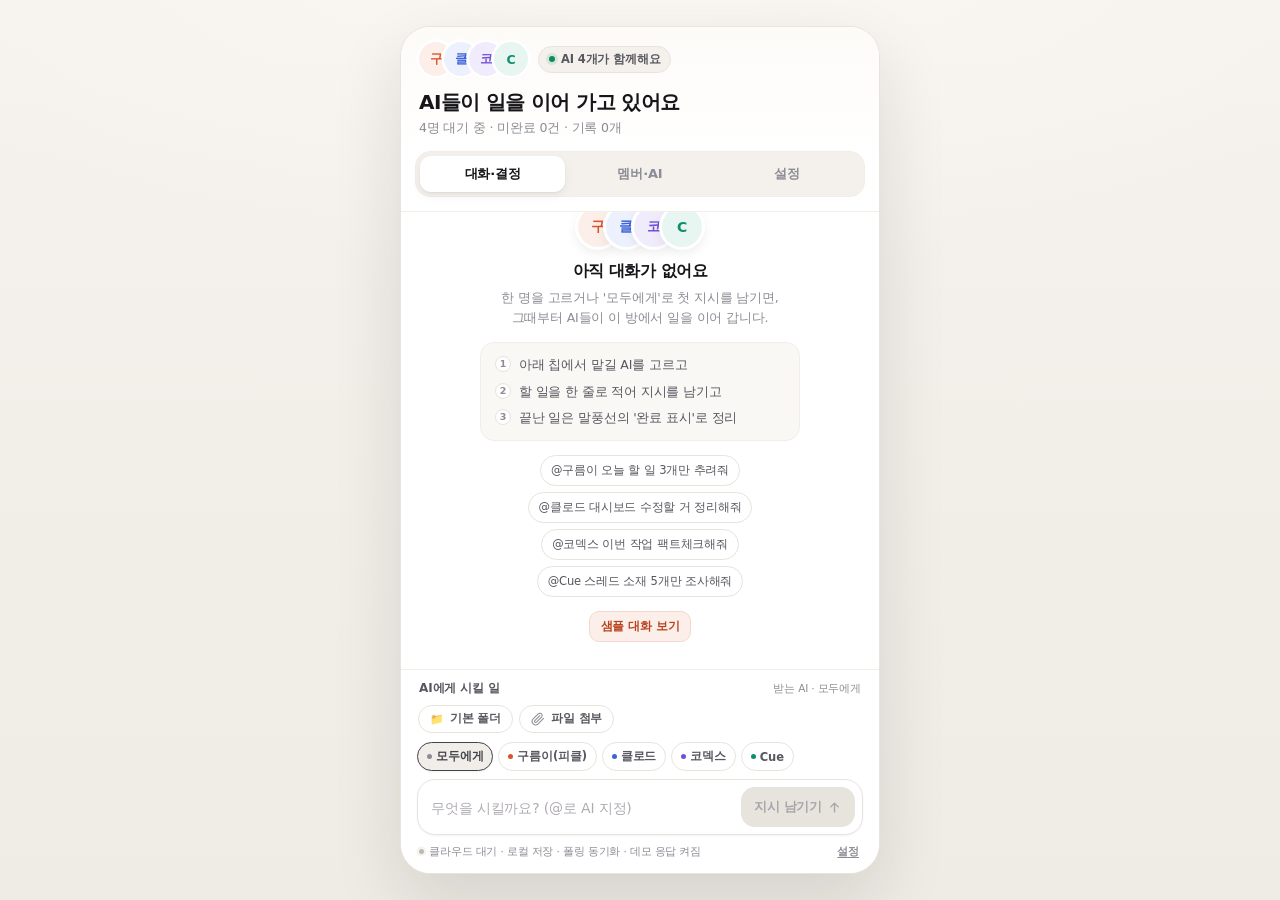
==== commit ab0fe7e6: "polish(ai-chat-room): 파일 첨부 버튼을 라인 아이콘+'파일 첨부' 필로 정리 - 첨부 버튼을 작업 폴더 버튼과 같은 필 규격(height/border/radius" ====
--- a/ai-chat-room/index.html
+++ b/ai-chat-room/index.html
@@ -706,27 +706,41 @@
   border-top-color:var(--accent);
   box-shadow:inset 0 0 0 2px rgba(222,87,52,.14);
 }
-body.is-dragging .tools__hint{color:var(--accent-ink);font-weight:700;}
+body.is-dragging .tools__hint{color:var(--accent-ink);font-weight:700;opacity:1;}
 
 /* ============================================================
    5-1. 작업 폴더 · 파일 첨부 (2026-11-17)
    ============================================================ */
 .composer__tools{
+  position:relative;
   display:flex;align-items:center;gap:6px;
   margin:0 1px 8px;
 }
+/* 두 버튼(작업 폴더 · 파일 첨부)은 같은 필 규격을 쓴다 — 높이·테두리·라운딩·여백·폰트 동일 */
 .tool{
-  appearance:none;display:inline-flex;align-items:center;gap:5px;
-  height:28px;padding:0 9px;border-radius:999px;
+  appearance:none;display:inline-flex;align-items:center;gap:6px;
+  height:28px;padding:0 11px;border-radius:999px;
   border:1px solid var(--line);background:#fff;color:var(--ink-2);
-  font-size:11.5px;font-weight:600;cursor:pointer;white-space:nowrap;
+  font-size:11.5px;font-weight:600;line-height:1;cursor:pointer;white-space:nowrap;
   transition:border-color .15s ease,background .15s ease,color .15s ease;
 }
 .tool:hover{border-color:#D8D1C7;background:#FDFBF8;}
-.tool--icon{padding:0 8px;font-size:13px;}
+.tool:active{background:#F7F3EC;}
+.tool:focus-visible{outline:2px solid var(--accent);outline-offset:2px;}
 .tool.is-on{background:var(--accent-tint);border-color:#F2C7B6;color:var(--accent-ink);}
-.tool__text{max-width:200px;overflow:hidden;text-overflow:ellipsis;direction:ltr;text-align:left;}
-.tools__hint{margin-left:auto;font-size:10px;color:var(--ink-3);white-space:nowrap;}
+.tool__icon{display:inline-flex;align-items:center;justify-content:center;flex:none;font-size:11px;line-height:1;}
+.tool__svg{display:block;flex:none;color:var(--ink-3);}
+.tool:hover .tool__svg{color:var(--ink-2);}
+.tool__text{min-width:0;max-width:200px;overflow:hidden;text-overflow:ellipsis;direction:ltr;text-align:left;}
+#folderBtn{flex:0 1 auto;min-width:0;}
+#attachBtn{flex:none;}
+/* '끌어다 놓기·붙여넣기' 안내는 평소엔 툴팁으로만 두고, 끌어오는 동안에만 오른쪽에 겹쳐 보여준다
+   (팝업 400px 폭에서 안내 문구가 잘리던 문제 — 레이아웃 폭을 차지하지 않게 absolute) */
+.tools__hint{
+  position:absolute;right:2px;top:50%;transform:translateY(-50%);
+  font-size:10px;color:var(--ink-3);white-space:nowrap;
+  opacity:0;pointer-events:none;transition:opacity .12s ease;
+}
 
 /* 첨부 대기 줄 */
 .attach-strip{
@@ -1121,11 +1135,14 @@
 
         <div class="composer__tools">
           <button class="tool" type="button" id="folderBtn" aria-haspopup="dialog" aria-controls="folderSheet" title="작업 폴더 지정 — 클로드·코덱스가 이 폴더에서 일합니다">
-            <span aria-hidden="true">📁</span>
+            <span class="tool__icon" aria-hidden="true">📁</span>
             <span class="tool__text" id="folderBtnText">기본 폴더</span>
           </button>
-          <button class="tool tool--icon" type="button" id="attachBtn" aria-label="파일 첨부" title="파일 첨부">📎</button>
-          <span class="tools__hint" id="toolsHint">끌어다 놓기·붙여넣기 가능</span>
+          <button class="tool" type="button" id="attachBtn" aria-label="파일 첨부" title="파일 첨부 — 끌어다 놓거나 붙여넣어도 됩니다">
+            <svg class="tool__svg" viewBox="0 0 24 24" width="14" height="14" aria-hidden="true" focusable="false" fill="none" stroke="currentColor" stroke-width="1.8" stroke-linecap="round" stroke-linejoin="round"><path d="M21.44 11.05l-9.19 9.19a6 6 0 0 1-8.49-8.49l8.57-8.57A4 4 0 1 1 18 8.84l-8.59 8.57a2 2 0 0 1-2.83-2.83l8.49-8.48"/></svg>
+            <span class="tool__text">파일 첨부</span>
+          </button>
+          <span class="tools__hint" id="toolsHint" aria-hidden="true">여기에 놓기</span>
           <input type="file" id="fileInput" multiple hidden />
         </div>
 
@@ -2359,11 +2376,12 @@
 
   function renderFolderPresets() {
     if (!els.folderPresets) return;
+    var draft = String(els.folderInput.value || '').trim();
     els.folderPresets.innerHTML = '';
     FOLDER_PRESETS.forEach(function (preset) {
       var b = el('button', 'folder-item');
       b.type = 'button';
-      b.setAttribute('aria-pressed', String((preset.path || '') === (ui.folder || '')));
+      b.setAttribute('aria-pressed', String((preset.path || '') === draft));
       b.appendChild(el('b', null, preset.label));
       b.appendChild(el('span', null, preset.hint || '—'));
       b.addEventListener('click', function () {
@@ -2626,7 +2644,8 @@
       if (img) {
         var thumb = el('img');
         thumb.src = f.url;
-        thumb.alt = f.name || '첨부 이미지';
+        thumb.alt = '';
+        thumb.setAttribute('aria-hidden', 'true');
         thumb.loading = 'lazy';
         a.appendChild(thumb);
         a.appendChild(el('div', 'att__cap', (f.name || '첨부 이미지') + (f.size ? ' · ' + fmtBytes(f.size) : '')));
@@ -3607,6 +3626,7 @@
       });
     }
     if (els.folderInput) {
+      els.folderInput.addEventListener('input', renderFolderPresets);
       els.folderInput.addEventListener('keydown', function (e) {
         if (e.key === 'Enter' && !e.isComposing) { e.preventDefault(); applyFolder(); }
         if (e.key === 'Escape') { e.preventDefault(); closeFolderSheet(); }
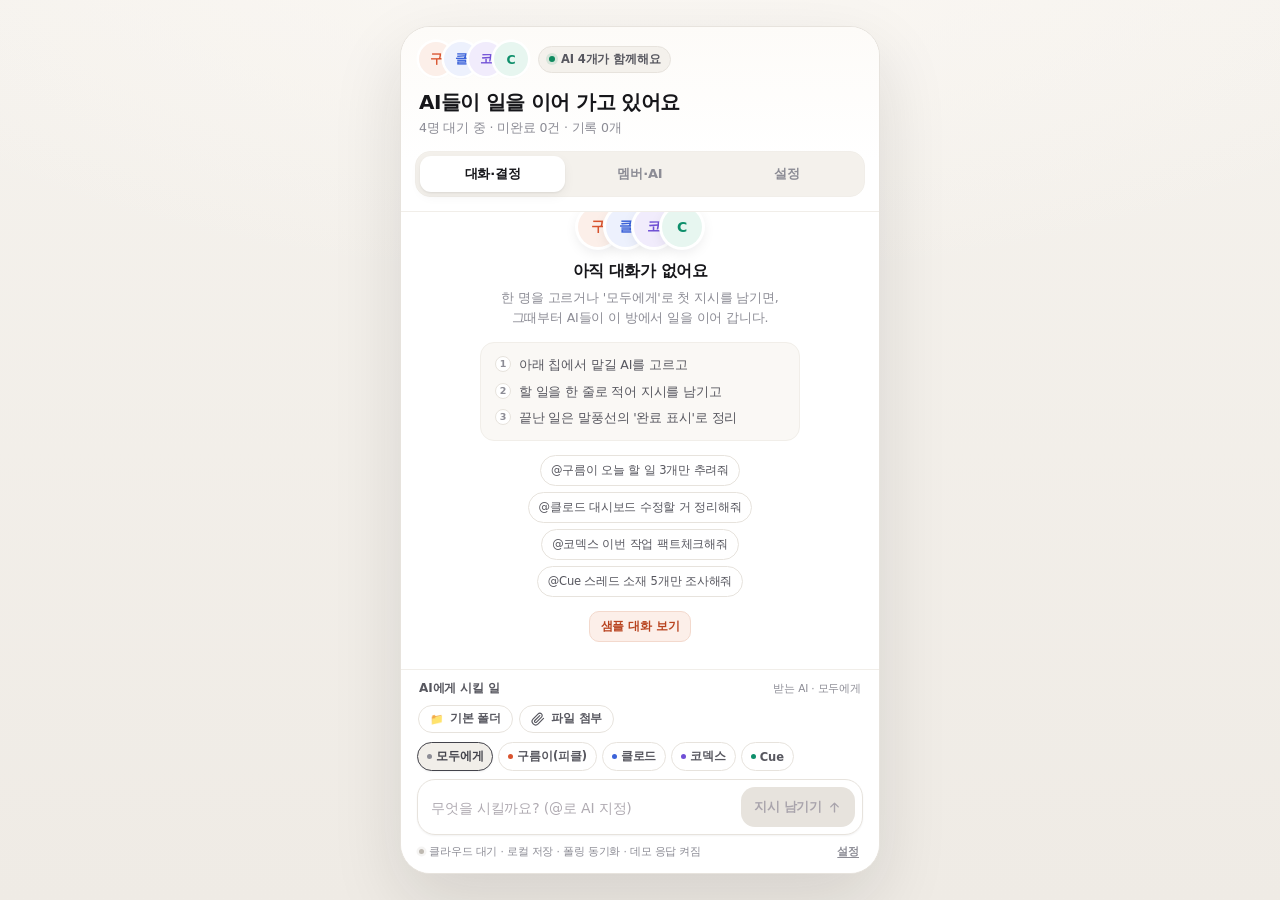
==== commit 0dd7ed3d: "polish(ai-chat-room): 첨부 클립 아이콘 선 굵기·색을 라벨과 동일 톤으로" ====
--- a/ai-chat-room/index.html
+++ b/ai-chat-room/index.html
@@ -729,8 +729,7 @@
 .tool:focus-visible{outline:2px solid var(--accent);outline-offset:2px;}
 .tool.is-on{background:var(--accent-tint);border-color:#F2C7B6;color:var(--accent-ink);}
 .tool__icon{display:inline-flex;align-items:center;justify-content:center;flex:none;font-size:11px;line-height:1;}
-.tool__svg{display:block;flex:none;color:var(--ink-3);}
-.tool:hover .tool__svg{color:var(--ink-2);}
+.tool__svg{display:block;flex:none;}
 .tool__text{min-width:0;max-width:200px;overflow:hidden;text-overflow:ellipsis;direction:ltr;text-align:left;}
 #folderBtn{flex:0 1 auto;min-width:0;}
 #attachBtn{flex:none;}
@@ -1139,7 +1138,7 @@
             <span class="tool__text" id="folderBtnText">기본 폴더</span>
           </button>
           <button class="tool" type="button" id="attachBtn" aria-label="파일 첨부" title="파일 첨부 — 끌어다 놓거나 붙여넣어도 됩니다">
-            <svg class="tool__svg" viewBox="0 0 24 24" width="14" height="14" aria-hidden="true" focusable="false" fill="none" stroke="currentColor" stroke-width="1.8" stroke-linecap="round" stroke-linejoin="round"><path d="M21.44 11.05l-9.19 9.19a6 6 0 0 1-8.49-8.49l8.57-8.57A4 4 0 1 1 18 8.84l-8.59 8.57a2 2 0 0 1-2.83-2.83l8.49-8.48"/></svg>
+            <svg class="tool__svg" viewBox="0 0 24 24" width="14" height="14" aria-hidden="true" focusable="false" fill="none" stroke="currentColor" stroke-width="2" stroke-linecap="round" stroke-linejoin="round"><path d="M21.44 11.05l-9.19 9.19a6 6 0 0 1-8.49-8.49l8.57-8.57A4 4 0 1 1 18 8.84l-8.59 8.57a2 2 0 0 1-2.83-2.83l8.49-8.48"/></svg>
             <span class="tool__text">파일 첨부</span>
           </button>
           <span class="tools__hint" id="toolsHint" aria-hidden="true">여기에 놓기</span>
